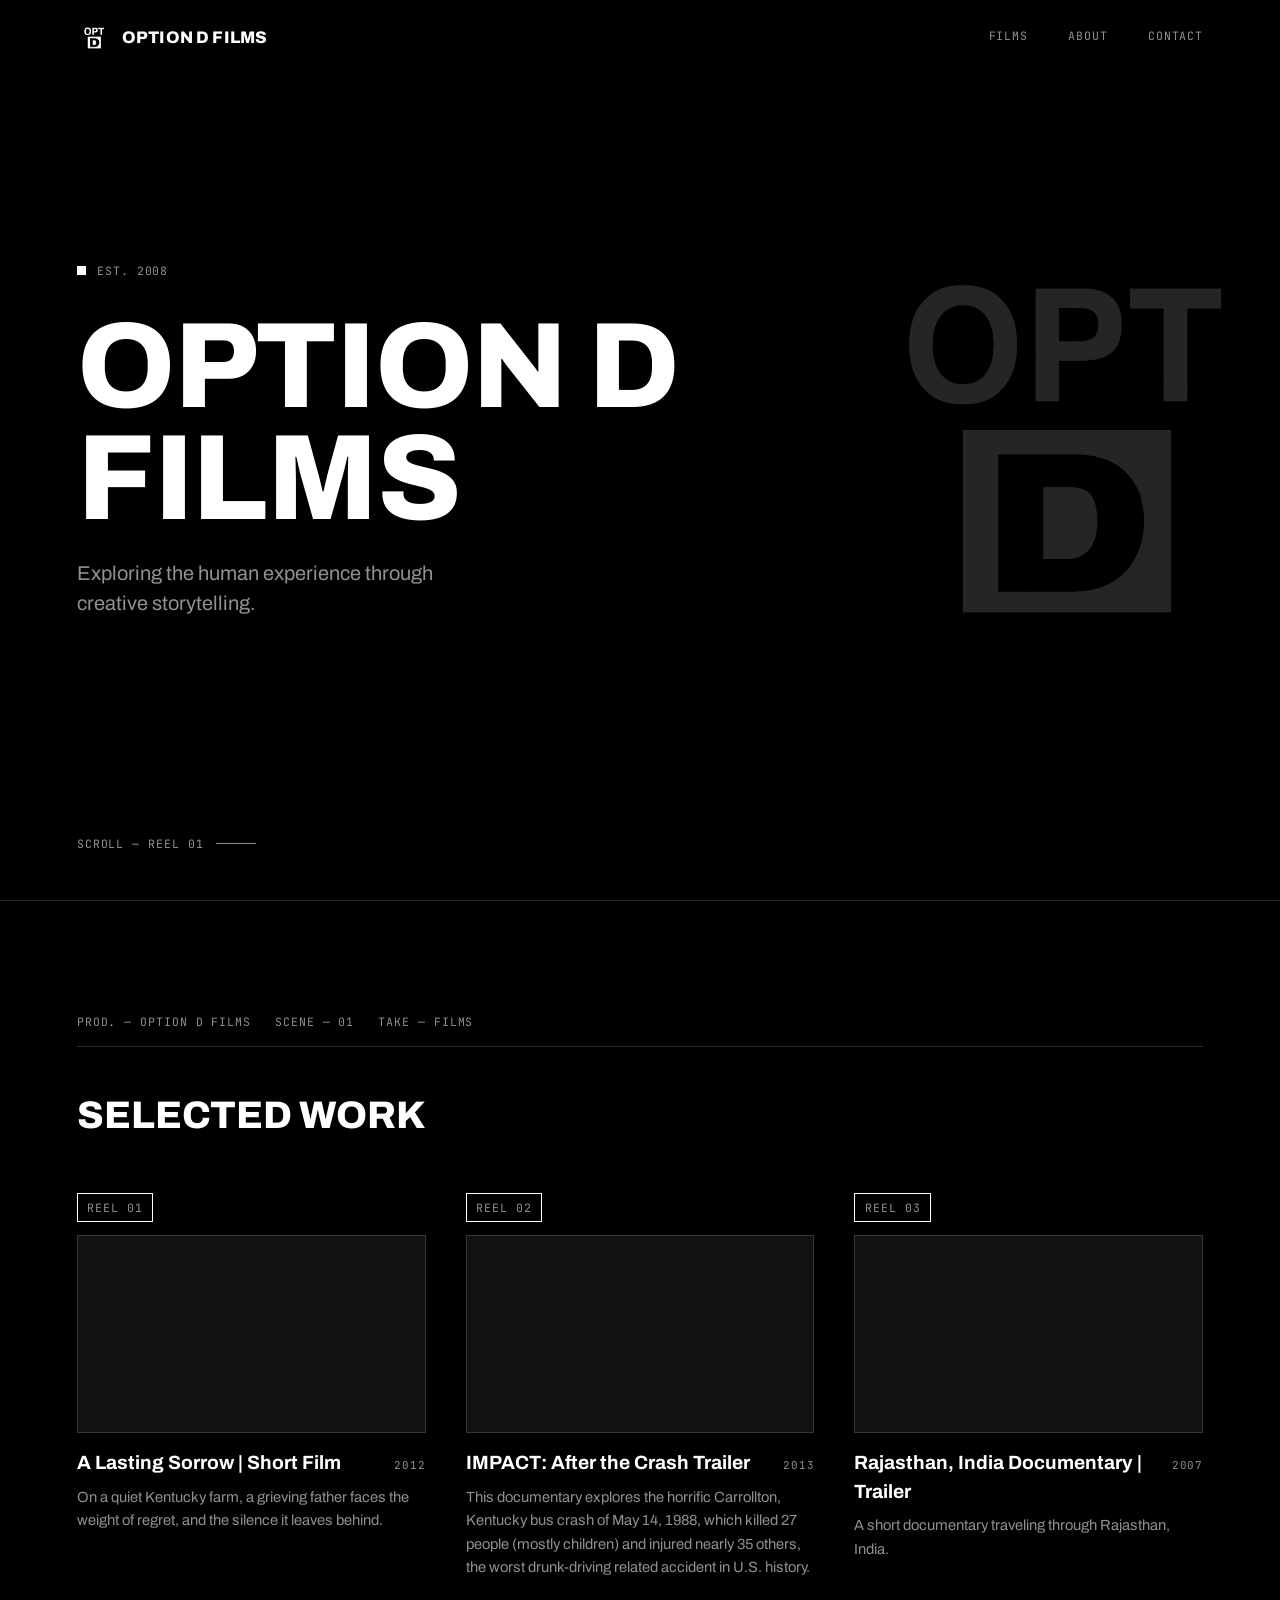
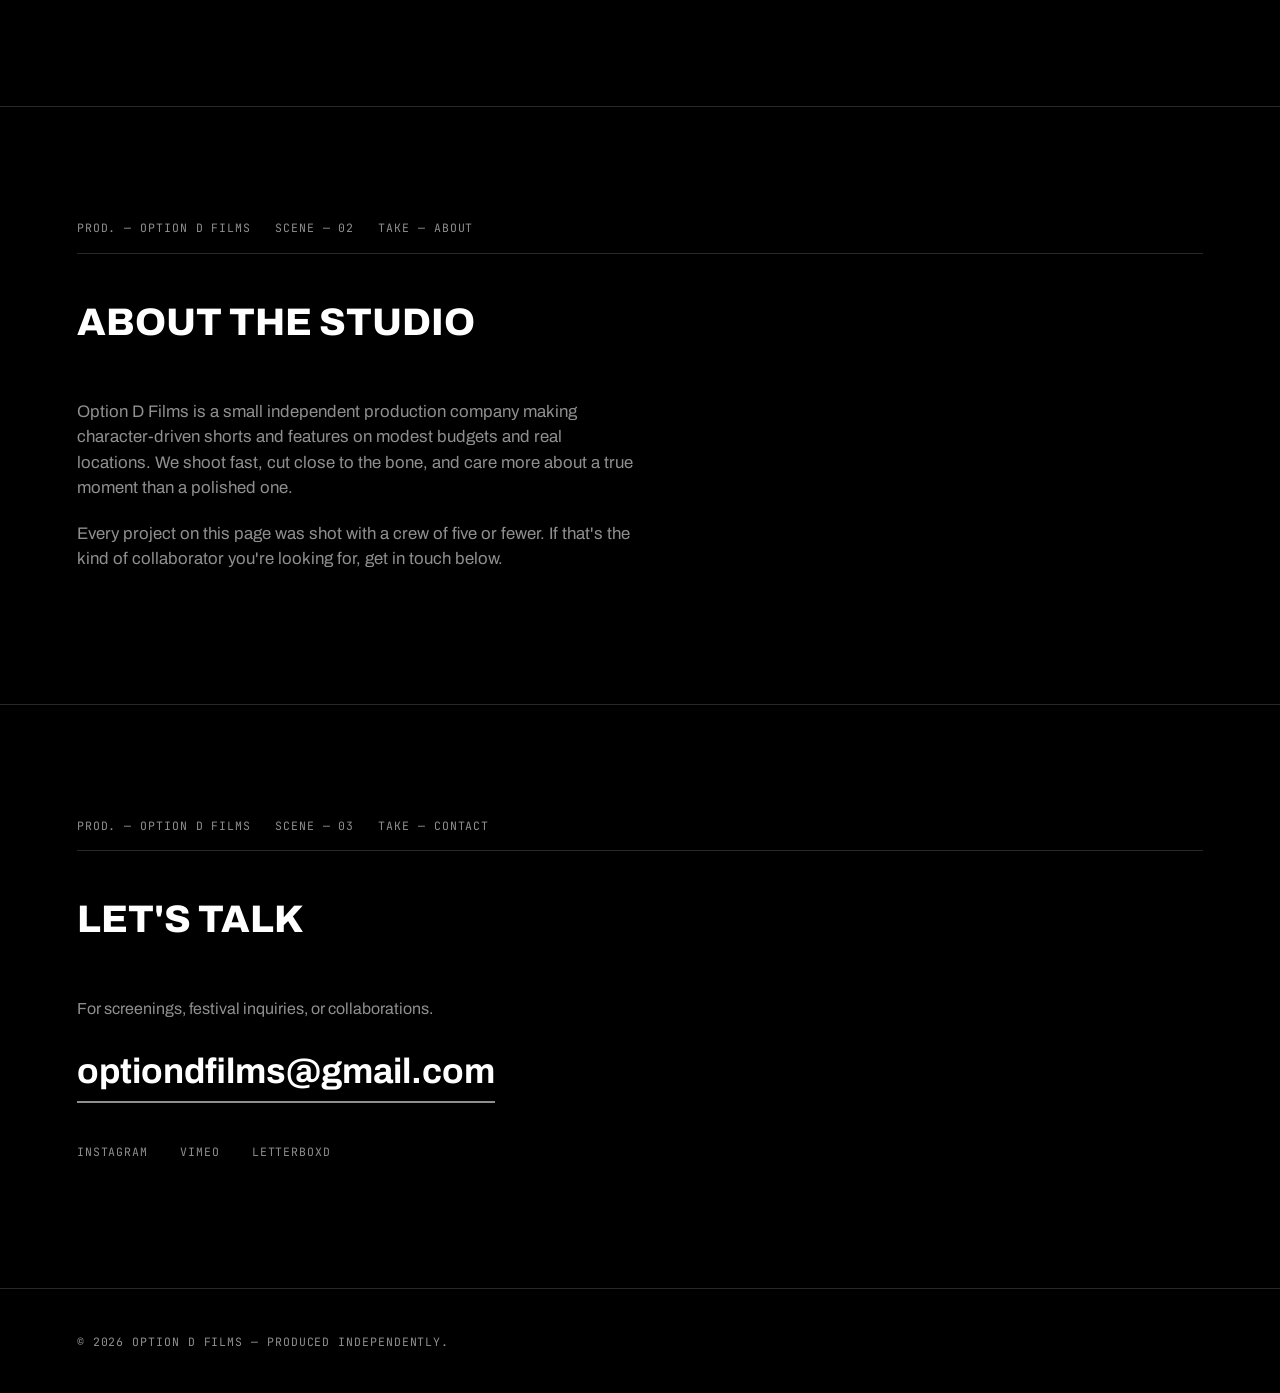
==== preview.html @ 5ceb33f7 "Add files via upload" ====
<!DOCTYPE html>
<html lang="en">
<head>
<meta charset="UTF-8">
<meta name="viewport" content="width=device-width, initial-scale=1.0">
<title>Option D Films — Independent Cinema</title>
<meta name="description" content="Option D Films is an independent film production company. Watch our latest work and get in touch.">
<link rel="preconnect" href="https://fonts.googleapis.com">
<link rel="preconnect" href="https://fonts.gstatic.com" crossorigin>
<link href="https://fonts.googleapis.com/css2?family=Fraunces:opsz,wght@9..144,300;9..144,500;9..144,600&family=Archivo:wght@400;500;600&family=JetBrains+Mono:wght@400;500&display=swap" rel="stylesheet">
<style>
/* =========================================================
   TOKENS
   ========================================================= */
:root {
  --bg: #000000;
  --bg-raised: #111111;
  --text: #ffffff;
  --text-dim: #8f8f8f;
  --line: rgba(255, 255, 255, 0.16);
  --line-strong: #ffffff;

  --display: "Archivo", -apple-system, Helvetica, Arial, sans-serif;
  --body: "Archivo", -apple-system, Helvetica, Arial, sans-serif;
  --mono: "JetBrains Mono", ui-monospace, "SF Mono", monospace;

  --nav-h: 76px;
  --edge: clamp(24px, 6vw, 96px);
}

* { box-sizing: border-box; }

html { scroll-behavior: smooth; }
@media (prefers-reduced-motion: reduce) {
  html { scroll-behavior: auto; }
  *, *::before, *::after { animation-duration: 0.001ms !important; transition-duration: 0.001ms !important; }
}

body {
  margin: 0;
  background: var(--bg);
  color: var(--text);
  font-family: var(--body);
  line-height: 1.5;
  -webkit-font-smoothing: antialiased;
}

.mono {
  font-family: var(--mono);
  font-size: 0.72rem;
  letter-spacing: 0.08em;
  text-transform: uppercase;
  color: var(--text-dim);
}

a { color: inherit; text-decoration: none; }
:focus-visible {
  outline: 2px solid var(--text);
  outline-offset: 3px;
}

/* subtle film-grain overlay */
.grain {
  position: fixed;
  inset: 0;
  z-index: 999;
  pointer-events: none;
  opacity: 0.05;
  mix-blend-mode: overlay;
  background-image: url("data:image/svg+xml,%3Csvg xmlns='http://www.w3.org/2000/svg' width='120' height='120'%3E%3Cfilter id='n'%3E%3CfeTurbulence type='fractalNoise' baseFrequency='0.9' numOctaves='2' stitchTiles='stitch'/%3E%3C/filter%3E%3Crect width='100%25' height='100%25' filter='url(%23n)'/%3E%3C/svg%3E");
}

/* =========================================================
   NAV
   ========================================================= */
.nav {
  position: fixed;
  top: 0; left: 0; right: 0;
  z-index: 100;
  height: var(--nav-h);
  display: flex;
  align-items: center;
  justify-content: space-between;
  padding: 0 var(--edge);
  background: linear-gradient(to bottom, rgba(0,0,0,0.9), transparent);
  transition: background 0.3s ease, border-color 0.3s ease;
  border-bottom: 1px solid transparent;
}
.nav.is-scrolled {
  background: rgba(0, 0, 0, 0.95);
  backdrop-filter: blur(6px);
  border-bottom-color: var(--line);
}

.nav__mark {
  display: flex;
  align-items: center;
  gap: 0.7rem;
  font-family: var(--display);
  font-size: 1.05rem;
  font-weight: 800;
  letter-spacing: 0.01em;
  text-transform: uppercase;
}
.nav__mark img {
  height: 34px;
  width: 34px;
  display: block;
}

.nav__menu {
  display: flex;
  gap: 2.5rem;
}
.nav__menu a {
  font-family: var(--mono);
  font-size: 0.72rem;
  letter-spacing: 0.08em;
  text-transform: uppercase;
  color: var(--text-dim);
  transition: color 0.2s ease, border-color 0.2s ease;
  border-bottom: 1px solid transparent;
  padding-bottom: 2px;
}
.nav__menu a:hover { color: var(--text); border-color: var(--text); }

.nav__toggle {
  display: none;
  flex-direction: column;
  gap: 5px;
  background: none;
  border: none;
  cursor: pointer;
  padding: 8px;
}
.nav__toggle span {
  width: 22px;
  height: 1.5px;
  background: var(--text);
}

/* =========================================================
   HERO
   ========================================================= */
.hero {
  min-height: 100vh;
  display: flex;
  flex-direction: column;
  justify-content: center;
  align-items: flex-start;
  padding: 0 var(--edge);
  position: relative;
  background: var(--bg);
  overflow: hidden;
}

.hero__mark {
  position: absolute;
  right: clamp(-120px, -4vw, 40px);
  top: 50%;
  transform: translateY(-50%);
  width: clamp(320px, 42vw, 620px);
  height: auto;
  opacity: 0.14;
  pointer-events: none;
}

.hero__tally {
  display: flex;
  align-items: center;
  gap: 0.7rem;
  margin-bottom: 2rem;
}
.tally__dot {
  width: 9px; height: 9px;
  background: var(--text);
  animation: pulse 2.4s ease-in-out infinite;
}
@keyframes pulse {
  0%, 100% { opacity: 1; }
  50% { opacity: 0.3; }
}

.hero__title {
  font-family: var(--display);
  font-weight: 800;
  text-transform: uppercase;
  font-size: clamp(3rem, 10.5vw, 7.6rem);
  line-height: 0.92;
  letter-spacing: -0.01em;
  margin: 0;
}

.hero__tagline {
  margin-top: 1.5rem;
  font-size: clamp(1rem, 2vw, 1.25rem);
  color: var(--text-dim);
  max-width: 34ch;
}

.hero__cue {
  position: absolute;
  bottom: 3rem;
  left: var(--edge);
  display: flex;
  align-items: center;
  gap: 0.8rem;
}
.hero__cue-line {
  width: 40px;
  height: 1px;
  background: var(--text-dim);
}

/* =========================================================
   SECTIONS / SLATE HEADER
   ========================================================= */
.section {
  padding: 7rem var(--edge);
  border-top: 1px solid var(--line);
}

.slate {
  display: flex;
  flex-wrap: wrap;
  gap: 0.4rem 1.5rem;
  padding-bottom: 1rem;
  margin-bottom: 2.5rem;
  border-bottom: 1px solid var(--line);
}

.section__heading {
  font-family: var(--display);
  font-weight: 800;
  text-transform: uppercase;
  font-size: clamp(1.7rem, 3.6vw, 2.4rem);
  margin: 0 0 3rem;
}

/* =========================================================
   FILMS / REELS
   ========================================================= */
.reels {
  display: grid;
  grid-template-columns: repeat(auto-fit, minmax(320px, 1fr));
  gap: 3.5rem 2.5rem;
}

.reel__frame {
  display: inline-block;
  margin-bottom: 0.8rem;
  padding: 0.3rem 0.6rem;
  border: 1.5px solid var(--line-strong);
}

.reel__embed {
  position: relative;
  width: 100%;
  padding-top: 56.25%;
  background: var(--bg-raised);
  border: 1px solid var(--line);
  overflow: hidden;
}
.reel__embed iframe {
  position: absolute;
  inset: 0;
  width: 100%;
  height: 100%;
  border: 0;
}

.reel__meta {
  display: flex;
  align-items: baseline;
  justify-content: space-between;
  margin-top: 1rem;
}
.reel__meta h3 {
  font-family: var(--display);
  font-weight: 700;
  font-size: 1.2rem;
  margin: 0;
}
.reel__year { font-size: 0.68rem; }

.reel__logline {
  margin-top: 0.5rem;
  color: var(--text-dim);
  font-size: 0.92rem;
  line-height: 1.6;
}

/* =========================================================
   ABOUT
   ========================================================= */
.about {
  max-width: 62ch;
}
.about p {
  font-size: 1.05rem;
  color: var(--text-dim);
  margin-bottom: 1.3rem;
}

/* =========================================================
   CONTACT
   ========================================================= */
.section--contact { padding-bottom: 8rem; }

.contact__lead {
  color: var(--text-dim);
  margin: 0 0 1.5rem;
  max-width: 40ch;
}

.contact__email {
  display: inline-block;
  font-family: var(--display);
  font-weight: 700;
  font-size: clamp(1.5rem, 3.8vw, 2.2rem);
  border-bottom: 2px solid var(--text-dim);
  padding-bottom: 0.2rem;
  transition: border-color 0.2s ease, opacity 0.2s ease;
}
.contact__email:hover {
  border-color: var(--text);
  opacity: 0.8;
}

.contact__socials {
  display: flex;
  gap: 2rem;
  margin-top: 2.5rem;
}
.contact__socials a { transition: opacity 0.2s ease; }
.contact__socials a:hover { opacity: 0.6; }

/* =========================================================
   FOOTER
   ========================================================= */
.footer {
  padding: 2.5rem var(--edge);
  border-top: 1px solid var(--line);
}

/* =========================================================
   RESPONSIVE
   ========================================================= */
@media (max-width: 760px) {
  .nav__toggle { display: flex; }
  .nav__menu {
    position: fixed;
    top: var(--nav-h);
    left: 0; right: 0;
    flex-direction: column;
    gap: 0;
    background: rgba(10,10,10,0.97);
    border-bottom: 1px solid var(--line);
    max-height: 0;
    overflow: hidden;
    transition: max-height 0.3s ease;
  }
  .nav__menu.is-open { max-height: 260px; }
  .nav__menu a {
    padding: 1.1rem var(--edge);
    border-top: 1px solid var(--line);
  }
  .section { padding: 4.5rem var(--edge); }
}

</style>
</head>
<body>

<!-- ============================================
  REPLACE-ME MAP — everything you need to personalize
  is marked with an HTML comment like this one.
  Search this file for "REPLACE" to find every spot.
============================================= -->

<div class="grain" aria-hidden="true"></div>

<header class="nav" id="nav">
  <a href="#top" class="nav__mark">
    <img src="[data-uri]" alt="">
    <!-- REPLACE: company name -->Option&nbsp;D&nbsp;Films
  </a>
  <button class="nav__toggle" id="navToggle" aria-expanded="false" aria-controls="navMenu" aria-label="Toggle menu">
    <span></span><span></span><span></span>
  </button>
  <nav id="navMenu" class="nav__menu">
    <a href="#films">Films</a>
    <a href="#about">About</a>
    <a href="#contact">Contact</a>
  </nav>
</header>

<main id="top">

  <!-- HERO -->
  <section class="hero">
    <img src="[data-uri]" alt="" class="hero__mark" aria-hidden="true">
    <div class="hero__tally">
      <span class="tally__dot" aria-hidden="true"></span>
      <span class="mono">EST. 2008</span>
    </div>
    <h1 class="hero__title">
      <!-- REPLACE: company name, split across two lines works well for the display face -->
      Option D<br>Films
    </h1>
    <p class="hero__tagline">Exploring the human experience through creative storytelling.</p>
    <a href="#films" class="hero__cue mono">
      <span>Scroll — Reel 01</span>
      <span class="hero__cue-line"></span>
    </a>
  </section>

  <!-- FILMS -->
  <section id="films" class="section">
    <div class="slate">
      <span class="mono">PROD. — <!-- REPLACE: company name -->OPTION D FILMS</span>
      <span class="mono">SCENE — 01</span>
      <span class="mono">TAKE — FILMS</span>
    </div>
    <h2 class="section__heading">Selected work</h2>

    <div class="reels">

      <!-- Reel card. Duplicate this <article> block for each additional film. -->
      <article class="reel">
        <div class="reel__frame mono">REEL 01</div>
        <div class="reel__embed">
          <!-- REPLACE: swap the src with your own YouTube or Vimeo embed URL -->
          <iframe
            src="https://www.youtube.com/embed/30G0R2kKBbc"
            title="A Lasting Sorrow | Short Film"
            loading="lazy"
            allow="accelerometer; autoplay; clipboard-write; encrypted-media; gyroscope; picture-in-picture"
            allowfullscreen>
          </iframe>
        </div>
        <div class="reel__meta">
          <h3>A Lasting Sorrow | Short Film</h3>
          <span class="mono reel__year">2012</span>
        </div>
        <p class="reel__logline">On a quiet Kentucky farm, a grieving father faces the weight of regret, and the silence it leaves behind.</p>
      </article>

      <article class="reel">
        <div class="reel__frame mono">REEL 02</div>
        <div class="reel__embed">
          <iframe
            src="https://www.youtube.com/embed/MUm4teDXhC4"
            title="IMPACT: After the Crash Trailer"
            loading="lazy"
            allow="accelerometer; autoplay; clipboard-write; encrypted-media; gyroscope; picture-in-picture"
            allowfullscreen>
          </iframe>
        </div>
        <div class="reel__meta">
          <h3>IMPACT: After the Crash Trailer</h3>
          <span class="mono reel__year">2013</span>
        </div>
        <p class="reel__logline">This documentary explores the horrific Carrollton, Kentucky bus crash of May 14, 1988, which killed 27 people (mostly children) and injured nearly 35 others, the worst drunk-driving related accident in U.S. history.</p>
      </article>

      <article class="reel">
        <div class="reel__frame mono">REEL 03</div>
        <div class="reel__embed">
          <iframe
            src="https://www.youtube.com/embed/ZRB6b19vw8o"
            title="Rajasthan, India Documentary | Trailer"
            loading="lazy"
            allow="accelerometer; autoplay; clipboard-write; encrypted-media; gyroscope; picture-in-picture"
            allowfullscreen>
          </iframe>
        </div>
        <div class="reel__meta">
          <h3>Rajasthan, India Documentary | Trailer</h3>
          <span class="mono reel__year">2007</span>
        </div>
        <p class="reel__logline">A short documentary traveling through Rajasthan, India.</p>
      </article>

    </div>
  </section>

  <!-- ABOUT -->
  <section id="about" class="section">
    <div class="slate">
      <span class="mono">PROD. — <!-- REPLACE: company name -->OPTION D FILMS</span>
      <span class="mono">SCENE — 02</span>
      <span class="mono">TAKE — ABOUT</span>
    </div>
    <div class="about">
      <h2 class="section__heading">About the studio</h2>
      <p>
        <!-- REPLACE: 2-4 sentences about the company: who you are, what kind of films
             you make, and what makes your approach distinct. Write it like you'd
             say it to another filmmaker, not like ad copy. -->
        Option D Films is a small independent production company making character-driven
        shorts and features on modest budgets and real locations. We shoot fast, cut close
        to the bone, and care more about a true moment than a polished one.
      </p>
      <p>
        <!-- REPLACE or delete this second paragraph -->
        Every project on this page was shot with a crew of five or fewer. If that's the
        kind of collaborator you're looking for, get in touch below.
      </p>
    </div>
  </section>

  <!-- CONTACT -->
  <section id="contact" class="section section--contact">
    <div class="slate">
      <span class="mono">PROD. — <!-- REPLACE: company name -->OPTION D FILMS</span>
      <span class="mono">SCENE — 03</span>
      <span class="mono">TAKE — CONTACT</span>
    </div>
    <h2 class="section__heading">Let's talk</h2>
    <p class="contact__lead">
      <!-- REPLACE: contact prompt -->
      For screenings, festival inquiries, or collaborations.
    </p>
    <a class="contact__email" href="mailto:optiondfilms@gmail.com">optiondfilms@gmail.com</a>
    <div class="contact__socials mono">
      <a href="https://www.instagram.com/optiondfilms/">Instagram</a>
      <a href="https://vimeo.com/ondemand/impact/67205454">Vimeo</a>
      <a href="https://letterboxd.com/OptD/">Letterboxd</a>
    </div>
  </section>

</main>

<footer class="footer">
  <span class="mono">© <span id="year"></span> <!-- REPLACE: company name -->Option D Films — Produced independently.</span>
</footer>

<script>
// Nav background solidifies after scrolling past the hero
const nav = document.getElementById('nav');
const onScroll = () => nav.classList.toggle('is-scrolled', window.scrollY > 40);
window.addEventListener('scroll', onScroll, { passive: true });
onScroll();

// Mobile menu toggle
const toggle = document.getElementById('navToggle');
const menu = document.getElementById('navMenu');
toggle.addEventListener('click', () => {
  const isOpen = menu.classList.toggle('is-open');
  toggle.setAttribute('aria-expanded', String(isOpen));
});
menu.querySelectorAll('a').forEach(link =>
  link.addEventListener('click', () => {
    menu.classList.remove('is-open');
    toggle.setAttribute('aria-expanded', 'false');
  })
);

// Footer year
document.getElementById('year').textContent = new Date().getFullYear();

</script>
</body>
</html>
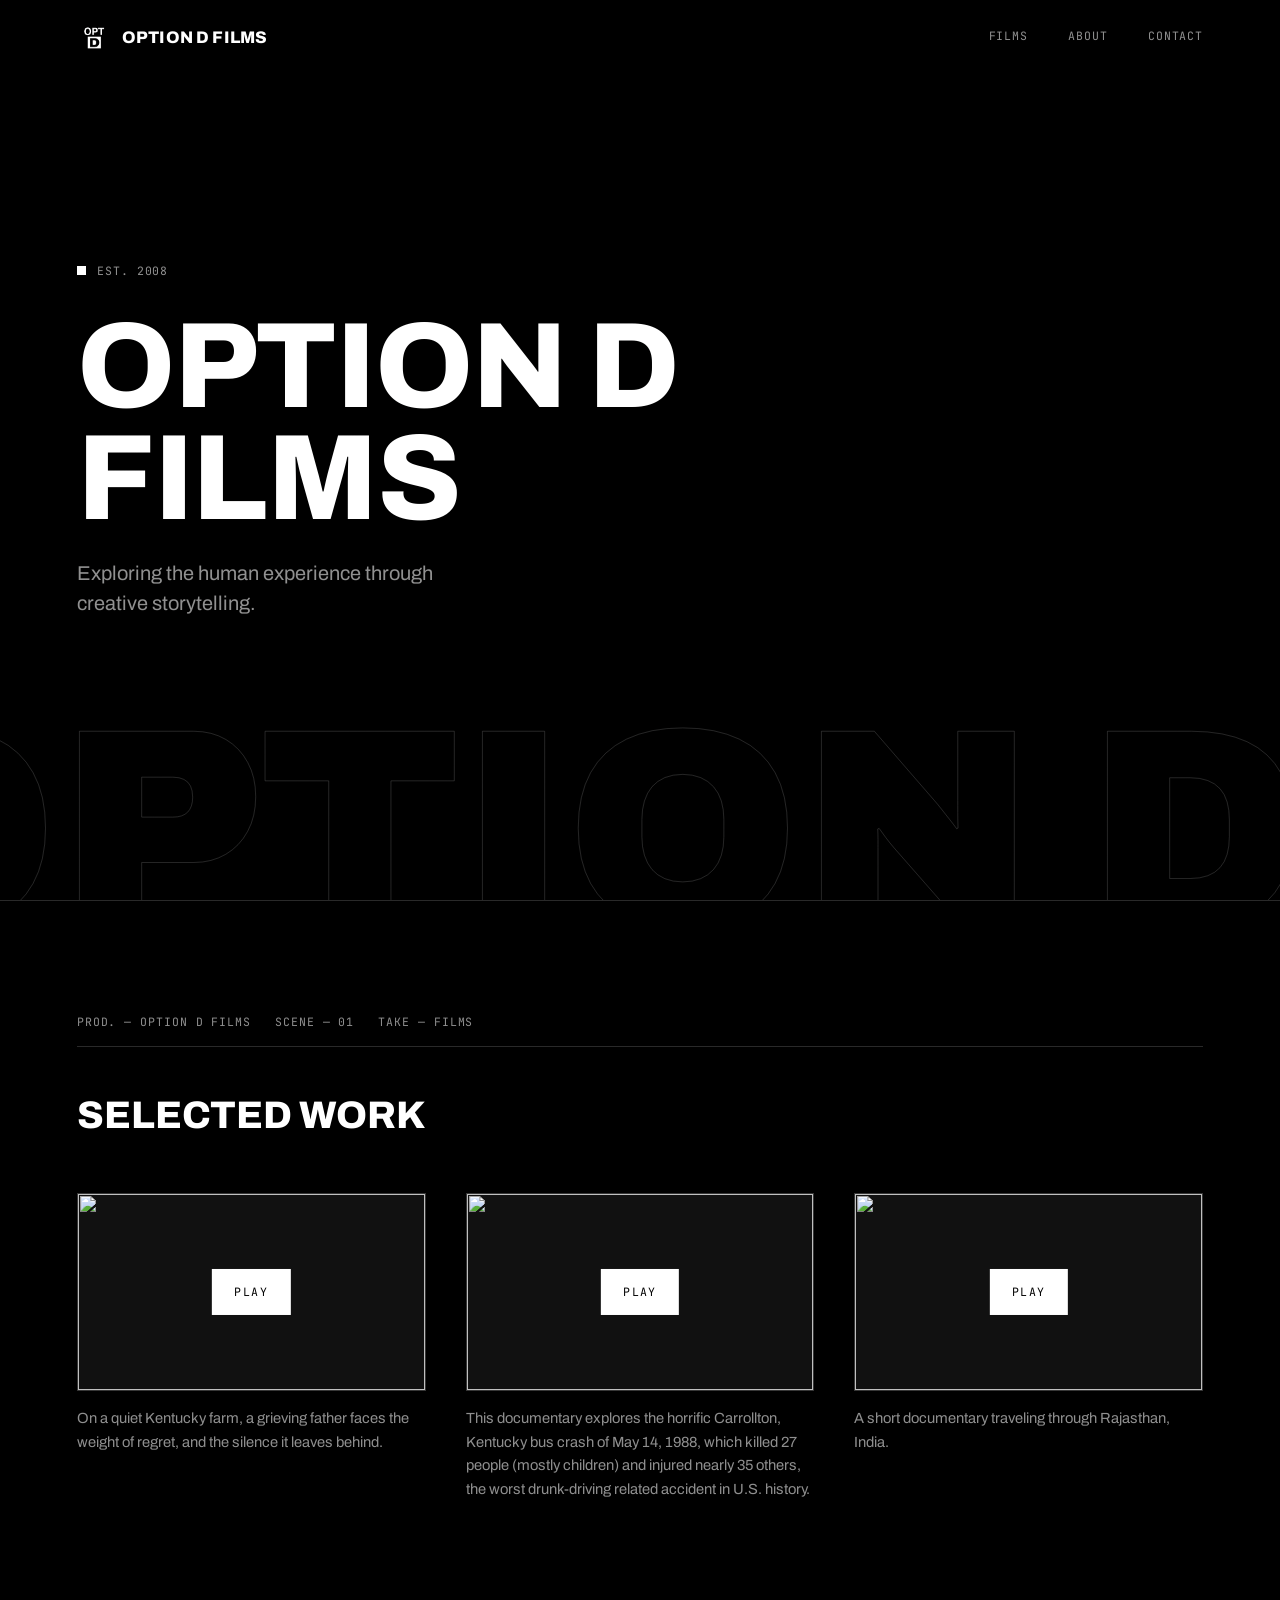
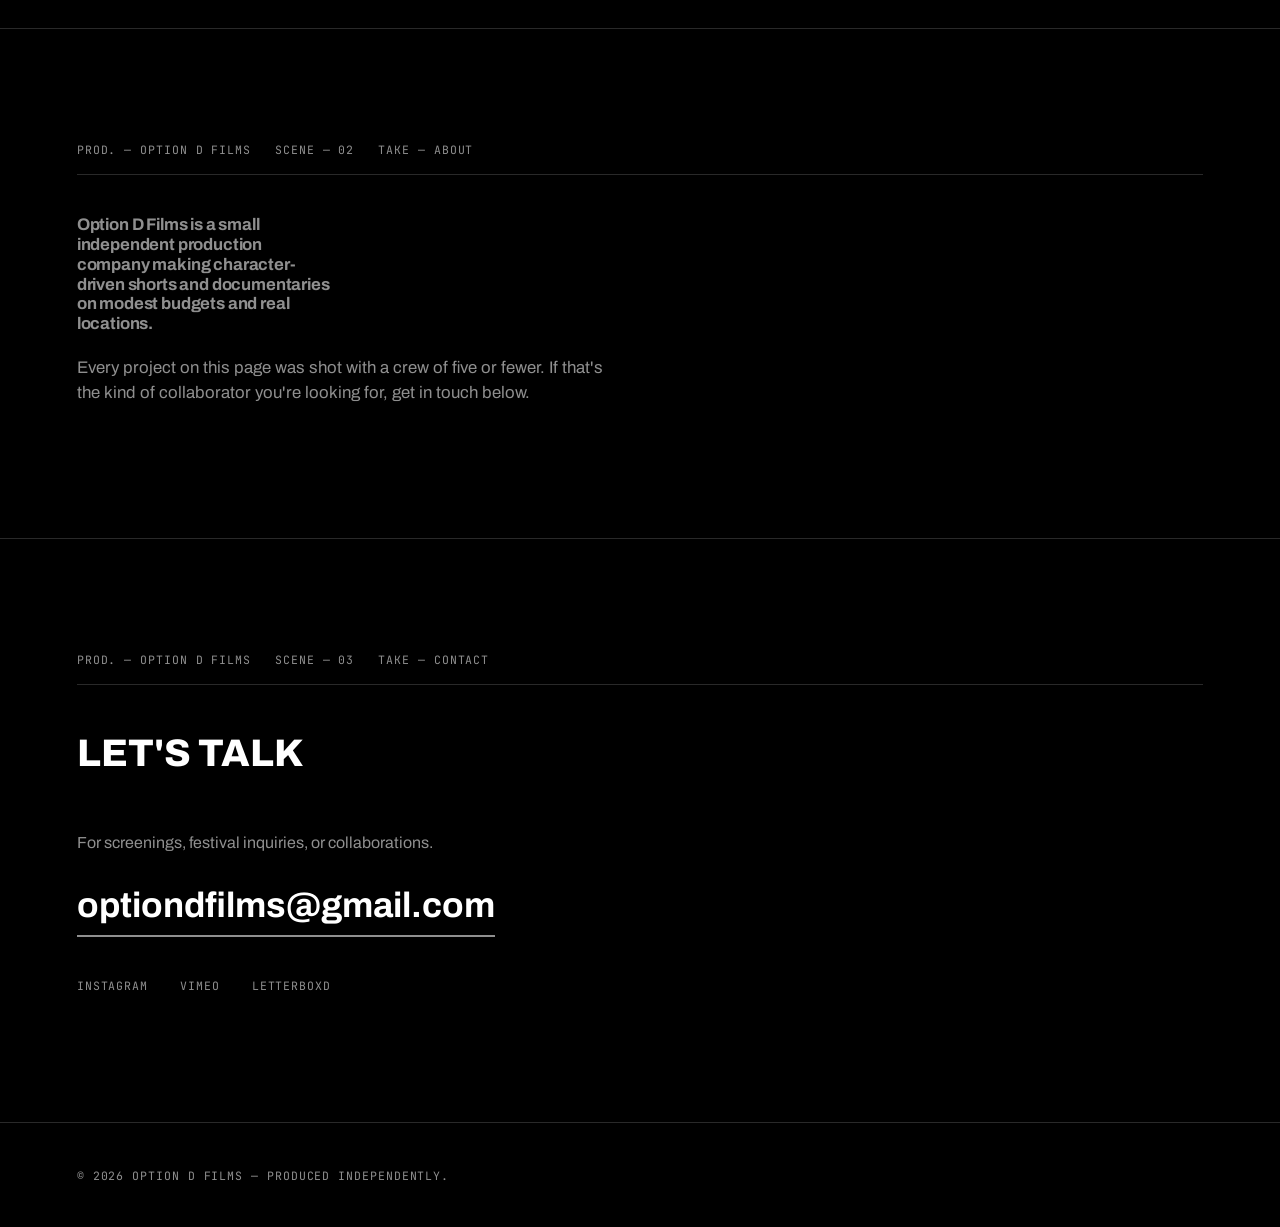
==== commit 1abc6688: "Add files via upload" ====
--- a/preview.html
+++ b/preview.html
@@ -7,7 +7,7 @@
 <meta name="description" content="Option D Films is an independent film production company. Watch our latest work and get in touch.">
 <link rel="preconnect" href="https://fonts.googleapis.com">
 <link rel="preconnect" href="https://fonts.gstatic.com" crossorigin>
-<link href="https://fonts.googleapis.com/css2?family=Fraunces:opsz,wght@9..144,300;9..144,500;9..144,600&family=Archivo:wght@400;500;600&family=JetBrains+Mono:wght@400;500&display=swap" rel="stylesheet">
+<link href="https://fonts.googleapis.com/css2?family=Archivo:wght@400;500;600;700;800;900&family=JetBrains+Mono:wght@400;500&display=swap" rel="stylesheet">
 <style>
 /* =========================================================
    TOKENS
@@ -368,6 +368,209 @@
   .section { padding: 4.5rem var(--edge); }
 }
 
+/* =========================================================
+   HERO — video background + layered wordmark
+   ========================================================= */
+.hero__video-bg {
+  position: absolute;
+  inset: 0;
+  overflow: hidden;
+  z-index: 0;
+  background: #000;
+}
+.hero__video-bg iframe {
+  position: absolute;
+  top: 50%;
+  left: 50%;
+  width: 177.78vh;   /* 16:9 scaled by viewport height */
+  height: 56.25vw;   /* 16:9 scaled by viewport width */
+  min-width: 100%;
+  min-height: 100%;
+  transform: translate(-50%, -50%);
+  pointer-events: none;
+  border: 0;
+}
+@media (max-width: 640px) {
+  .hero__video-bg { display: none; }
+}
+
+.hero__overlay {
+  position: absolute;
+  inset: 0;
+  z-index: 1;
+  background: linear-gradient(180deg, rgba(0,0,0,0.55) 0%, rgba(0,0,0,0.72) 55%, #000 100%);
+}
+
+.hero__wordmark {
+  position: absolute;
+  z-index: 1;
+  right: -2vw;
+  bottom: -4vw;
+  font-family: var(--display);
+  font-weight: 900;
+  text-transform: uppercase;
+  font-size: clamp(6rem, 22vw, 18rem);
+  line-height: 0.85;
+  color: transparent;
+  -webkit-text-stroke: 1px rgba(255,255,255,0.14);
+  white-space: nowrap;
+  pointer-events: none;
+  user-select: none;
+}
+@media (max-width: 640px) {
+  .hero__wordmark { display: none; }
+}
+
+.hero__content {
+  position: relative;
+  z-index: 2;
+  width: 100%;
+}
+
+/* =========================================================
+   EDITORIAL STATEMENT (About lead paragraph)
+   ========================================================= */
+.statement__lead {
+  font-family: var(--display);
+  font-weight: 700;
+  font-size: clamp(1.7rem, 3.6vw, 2.9rem);
+  line-height: 1.18;
+  letter-spacing: -0.01em;
+  max-width: 26ch;
+  margin: 0 0 1.8rem;
+}
+.section__sub {
+  font-size: 1.05rem;
+  color: var(--text-dim);
+  max-width: 55ch;
+  margin: 0;
+}
+
+/* =========================================================
+   FILM CARDS — hover-preview + lightbox trigger
+   ========================================================= */
+.reel__media {
+  position: relative;
+  width: 100%;
+  padding-top: 56.25%;
+  background: var(--bg-raised);
+  border: 1px solid var(--line);
+  overflow: hidden;
+  cursor: pointer;
+}
+.reel__poster,
+.reel__media iframe.reel__preview-frame {
+  position: absolute;
+  inset: 0;
+  width: 100%;
+  height: 100%;
+  object-fit: cover;
+  border: 0;
+}
+.reel__media iframe.reel__preview-frame { pointer-events: none; }
+
+.reel__play {
+  position: absolute;
+  top: 50%; left: 50%;
+  transform: translate(-50%, -50%) scale(1);
+  z-index: 2;
+  font-family: var(--mono);
+  font-size: 0.72rem;
+  letter-spacing: 0.12em;
+  text-transform: uppercase;
+  color: var(--bg);
+  background: var(--text);
+  padding: 0.9rem 1.4rem;
+  transition: opacity 0.2s ease, transform 0.2s ease;
+}
+.reel__media.is-previewing .reel__play {
+  opacity: 0;
+  transform: translate(-50%, -50%) scale(0.9);
+}
+
+.reel__overlay-meta {
+  position: absolute;
+  left: 0; right: 0; bottom: 0;
+  z-index: 2;
+  padding: 1.2rem;
+  background: linear-gradient(0deg, rgba(0,0,0,0.85), transparent);
+  opacity: 0;
+  transform: translateY(6px);
+  transition: opacity 0.2s ease, transform 0.2s ease;
+}
+.reel__media:hover .reel__overlay-meta,
+.reel__media:focus-visible .reel__overlay-meta,
+.reel__media.is-previewing .reel__overlay-meta {
+  opacity: 1;
+  transform: translateY(0);
+}
+.reel__overlay-meta .reel__frame {
+  border: 1.5px solid var(--line-strong);
+  padding: 0.2rem 0.5rem;
+  display: inline-block;
+  margin-bottom: 0.5rem;
+}
+.reel__overlay-meta h3 {
+  font-family: var(--display);
+  font-weight: 700;
+  font-size: 1.1rem;
+  margin: 0;
+  color: var(--text);
+}
+
+.reel__logline {
+  margin-top: 1rem;
+  color: var(--text-dim);
+  font-size: 0.92rem;
+  line-height: 1.6;
+}
+
+/* =========================================================
+   LIGHTBOX
+   ========================================================= */
+.lightbox {
+  position: fixed;
+  inset: 0;
+  z-index: 1000;
+  background: rgba(0,0,0,0.94);
+  display: none;
+  align-items: center;
+  justify-content: center;
+  padding: 4vw;
+}
+.lightbox.is-open { display: flex; }
+
+.lightbox__frame-wrap {
+  position: relative;
+  width: 100%;
+  max-width: 1100px;
+  aspect-ratio: 16 / 9;
+}
+.lightbox__frame-wrap iframe {
+  position: absolute;
+  inset: 0;
+  width: 100%;
+  height: 100%;
+  border: 0;
+}
+
+.lightbox__close {
+  position: absolute;
+  top: 1.5rem;
+  right: 1.5rem;
+  z-index: 1001;
+  background: none;
+  border: 1px solid var(--line-strong);
+  color: var(--text);
+  font-family: var(--mono);
+  font-size: 0.72rem;
+  letter-spacing: 0.08em;
+  text-transform: uppercase;
+  padding: 0.6rem 1rem;
+  cursor: pointer;
+}
+.lightbox__close:hover { background: var(--text); color: var(--bg); }
+
 </style>
 </head>
 <body>
@@ -383,7 +586,7 @@
 <header class="nav" id="nav">
   <a href="#top" class="nav__mark">
     <img src="[data-uri]" alt="">
-    <!-- REPLACE: company name -->Option&nbsp;D&nbsp;Films
+    Option&nbsp;D&nbsp;Films
   </a>
   <button class="nav__toggle" id="navToggle" aria-expanded="false" aria-controls="navMenu" aria-label="Toggle menu">
     <span></span><span></span><span></span>
@@ -399,26 +602,32 @@
 
   <!-- HERO -->
   <section class="hero">
-    <img src="[data-uri]" alt="" class="hero__mark" aria-hidden="true">
-    <div class="hero__tally">
-      <span class="tally__dot" aria-hidden="true"></span>
-      <span class="mono">EST. 2008</span>
+    <div class="hero__video-bg" aria-hidden="true">
+      <!-- REPLACE: swap the video ID to change the hero background loop -->
+      <iframe
+        src="https://www.youtube.com/embed/30G0R2kKBbc?autoplay=1&mute=1&loop=1&playlist=30G0R2kKBbc&controls=0&modestbranding=1&rel=0&showinfo=0&iv_load_policy=3&disablekb=1&playsinline=1"
+        title=""
+        allow="autoplay; encrypted-media"
+        tabindex="-1">
+      </iframe>
     </div>
-    <h1 class="hero__title">
-      <!-- REPLACE: company name, split across two lines works well for the display face -->
-      Option D<br>Films
-    </h1>
-    <p class="hero__tagline">Exploring the human experience through creative storytelling.</p>
-    <a href="#films" class="hero__cue mono">
-      <span>Scroll — Reel 01</span>
-      <span class="hero__cue-line"></span>
-    </a>
+    <div class="hero__overlay" aria-hidden="true"></div>
+    <div class="hero__wordmark" aria-hidden="true">OPTION&nbsp;D</div>
+
+    <div class="hero__content">
+      <div class="hero__tally">
+        <span class="tally__dot" aria-hidden="true"></span>
+        <span class="mono">EST. 2008</span>
+      </div>
+      <h1 class="hero__title">Option D<br>Films</h1>
+      <p class="hero__tagline">Exploring the human experience through creative storytelling.</p>
+    </div>
   </section>
 
   <!-- FILMS -->
   <section id="films" class="section">
     <div class="slate">
-      <span class="mono">PROD. — <!-- REPLACE: company name -->OPTION D FILMS</span>
+      <span class="mono">PROD. — OPTION D FILMS</span>
       <span class="mono">SCENE — 01</span>
       <span class="mono">TAKE — FILMS</span>
     </div>
@@ -426,58 +635,55 @@
 
     <div class="reels">
 
-      <!-- Reel card. Duplicate this <article> block for each additional film. -->
+      <!-- Reel card. Duplicate this <article> block for each additional film.
+           data-video-id drives both the hover preview and the click-to-play lightbox. -->
       <article class="reel">
-        <div class="reel__frame mono">REEL 01</div>
-        <div class="reel__embed">
-          <!-- REPLACE: swap the src with your own YouTube or Vimeo embed URL -->
-          <iframe
-            src="https://www.youtube.com/embed/30G0R2kKBbc"
-            title="A Lasting Sorrow | Short Film"
-            loading="lazy"
-            allow="accelerometer; autoplay; clipboard-write; encrypted-media; gyroscope; picture-in-picture"
-            allowfullscreen>
-          </iframe>
-        </div>
-        <div class="reel__meta">
-          <h3>A Lasting Sorrow | Short Film</h3>
-          <span class="mono reel__year">2012</span>
+        <div class="reel__media"
+             tabindex="0"
+             role="button"
+             aria-label="Play A Lasting Sorrow | Short Film"
+             data-video-id="30G0R2kKBbc"
+             data-title="A Lasting Sorrow | Short Film">
+          <img class="reel__poster" src="https://img.youtube.com/vi/30G0R2kKBbc/hqdefault.jpg" alt="" loading="lazy">
+          <span class="reel__play" aria-hidden="true">Play</span>
+          <div class="reel__overlay-meta">
+            <span class="reel__frame mono">REEL 01</span>
+            <h3>A Lasting Sorrow | Short Film</h3>
+          </div>
         </div>
         <p class="reel__logline">On a quiet Kentucky farm, a grieving father faces the weight of regret, and the silence it leaves behind.</p>
       </article>
 
       <article class="reel">
-        <div class="reel__frame mono">REEL 02</div>
-        <div class="reel__embed">
-          <iframe
-            src="https://www.youtube.com/embed/MUm4teDXhC4"
-            title="IMPACT: After the Crash Trailer"
-            loading="lazy"
-            allow="accelerometer; autoplay; clipboard-write; encrypted-media; gyroscope; picture-in-picture"
-            allowfullscreen>
-          </iframe>
-        </div>
-        <div class="reel__meta">
-          <h3>IMPACT: After the Crash Trailer</h3>
-          <span class="mono reel__year">2013</span>
+        <div class="reel__media"
+             tabindex="0"
+             role="button"
+             aria-label="Play IMPACT: After the Crash Trailer"
+             data-video-id="MUm4teDXhC4"
+             data-title="IMPACT: After the Crash Trailer">
+          <img class="reel__poster" src="https://img.youtube.com/vi/MUm4teDXhC4/hqdefault.jpg" alt="" loading="lazy">
+          <span class="reel__play" aria-hidden="true">Play</span>
+          <div class="reel__overlay-meta">
+            <span class="reel__frame mono">REEL 02</span>
+            <h3>IMPACT: After the Crash Trailer</h3>
+          </div>
         </div>
         <p class="reel__logline">This documentary explores the horrific Carrollton, Kentucky bus crash of May 14, 1988, which killed 27 people (mostly children) and injured nearly 35 others, the worst drunk-driving related accident in U.S. history.</p>
       </article>
 
       <article class="reel">
-        <div class="reel__frame mono">REEL 03</div>
-        <div class="reel__embed">
-          <iframe
-            src="https://www.youtube.com/embed/ZRB6b19vw8o"
-            title="Rajasthan, India Documentary | Trailer"
-            loading="lazy"
-            allow="accelerometer; autoplay; clipboard-write; encrypted-media; gyroscope; picture-in-picture"
-            allowfullscreen>
-          </iframe>
-        </div>
-        <div class="reel__meta">
-          <h3>Rajasthan, India Documentary | Trailer</h3>
-          <span class="mono reel__year">2007</span>
+        <div class="reel__media"
+             tabindex="0"
+             role="button"
+             aria-label="Play Rajasthan, India Documentary | Trailer"
+             data-video-id="ZRB6b19vw8o"
+             data-title="Rajasthan, India Documentary | Trailer">
+          <img class="reel__poster" src="https://img.youtube.com/vi/ZRB6b19vw8o/hqdefault.jpg" alt="" loading="lazy">
+          <span class="reel__play" aria-hidden="true">Play</span>
+          <div class="reel__overlay-meta">
+            <span class="reel__frame mono">REEL 03</span>
+            <h3>Rajasthan, India Documentary | Trailer</h3>
+          </div>
         </div>
         <p class="reel__logline">A short documentary traveling through Rajasthan, India.</p>
       </article>
@@ -488,22 +694,16 @@
   <!-- ABOUT -->
   <section id="about" class="section">
     <div class="slate">
-      <span class="mono">PROD. — <!-- REPLACE: company name -->OPTION D FILMS</span>
+      <span class="mono">PROD. — OPTION D FILMS</span>
       <span class="mono">SCENE — 02</span>
       <span class="mono">TAKE — ABOUT</span>
     </div>
     <div class="about">
-      <h2 class="section__heading">About the studio</h2>
-      <p>
-        <!-- REPLACE: 2-4 sentences about the company: who you are, what kind of films
-             you make, and what makes your approach distinct. Write it like you'd
-             say it to another filmmaker, not like ad copy. -->
+      <p class="statement__lead">
         Option D Films is a small independent production company making character-driven
-        shorts and features on modest budgets and real locations. We shoot fast, cut close
-        to the bone, and care more about a true moment than a polished one.
+        shorts and documentaries on modest budgets and real locations.
       </p>
-      <p>
-        <!-- REPLACE or delete this second paragraph -->
+      <p class="section__sub">
         Every project on this page was shot with a crew of five or fewer. If that's the
         kind of collaborator you're looking for, get in touch below.
       </p>
@@ -513,13 +713,12 @@
   <!-- CONTACT -->
   <section id="contact" class="section section--contact">
     <div class="slate">
-      <span class="mono">PROD. — <!-- REPLACE: company name -->OPTION D FILMS</span>
+      <span class="mono">PROD. — OPTION D FILMS</span>
       <span class="mono">SCENE — 03</span>
       <span class="mono">TAKE — CONTACT</span>
     </div>
     <h2 class="section__heading">Let's talk</h2>
     <p class="contact__lead">
-      <!-- REPLACE: contact prompt -->
       For screenings, festival inquiries, or collaborations.
     </p>
     <a class="contact__email" href="mailto:optiondfilms@gmail.com">optiondfilms@gmail.com</a>
@@ -533,8 +732,16 @@
 </main>
 
 <footer class="footer">
-  <span class="mono">© <span id="year"></span> <!-- REPLACE: company name -->Option D Films — Produced independently.</span>
+  <span class="mono">© <span id="year"></span> Option D Films — Produced independently.</span>
 </footer>
+
+<!-- LIGHTBOX -->
+<div class="lightbox" id="lightbox">
+  <button class="lightbox__close" id="lightboxClose" aria-label="Close video">Close ✕</button>
+  <div class="lightbox__frame-wrap">
+    <iframe id="lightboxFrame" src="" title="Film player" allow="autoplay; encrypted-media; fullscreen" allowfullscreen></iframe>
+  </div>
+</div>
 
 <script>
 // Nav background solidifies after scrolling past the hero
@@ -560,6 +767,70 @@
 // Footer year
 document.getElementById('year').textContent = new Date().getFullYear();
 
+// ---------------------------------------------------------
+// Film cards: hover preview (desktop only) + click-to-play lightbox
+// ---------------------------------------------------------
+const canHover = window.matchMedia('(hover: hover)').matches;
+
+function buildPreviewSrc(id) {
+  return `https://www.youtube.com/embed/${id}?autoplay=1&mute=1&loop=1&playlist=${id}&controls=0&modestbranding=1&rel=0&showinfo=0&iv_load_policy=3`;
+}
+function buildLightboxSrc(id) {
+  return `https://www.youtube.com/embed/${id}?autoplay=1&rel=0&modestbranding=1`;
+}
+
+const lightbox = document.getElementById('lightbox');
+const lightboxFrame = document.getElementById('lightboxFrame');
+const lightboxClose = document.getElementById('lightboxClose');
+
+function openLightbox(id) {
+  lightboxFrame.src = buildLightboxSrc(id);
+  lightbox.classList.add('is-open');
+  document.body.style.overflow = 'hidden';
+}
+function closeLightbox() {
+  lightbox.classList.remove('is-open');
+  lightboxFrame.src = '';
+  document.body.style.overflow = '';
+}
+lightboxClose.addEventListener('click', closeLightbox);
+lightbox.addEventListener('click', (e) => {
+  if (e.target === lightbox) closeLightbox();
+});
+document.addEventListener('keydown', (e) => {
+  if (e.key === 'Escape' && lightbox.classList.contains('is-open')) closeLightbox();
+});
+
+document.querySelectorAll('.reel__media').forEach((media) => {
+  const id = media.dataset.videoId;
+
+  if (canHover) {
+    media.addEventListener('mouseenter', () => {
+      if (media.querySelector('.reel__preview-frame')) return;
+      const iframe = document.createElement('iframe');
+      iframe.className = 'reel__preview-frame';
+      iframe.src = buildPreviewSrc(id);
+      iframe.setAttribute('allow', 'autoplay; encrypted-media');
+      iframe.setAttribute('tabindex', '-1');
+      media.appendChild(iframe);
+      media.classList.add('is-previewing');
+    });
+    media.addEventListener('mouseleave', () => {
+      const iframe = media.querySelector('.reel__preview-frame');
+      if (iframe) iframe.remove();
+      media.classList.remove('is-previewing');
+    });
+  }
+
+  media.addEventListener('click', () => openLightbox(id));
+  media.addEventListener('keydown', (e) => {
+    if (e.key === 'Enter' || e.key === ' ') {
+      e.preventDefault();
+      openLightbox(id);
+    }
+  });
+});
+
 </script>
 </body>
 </html>
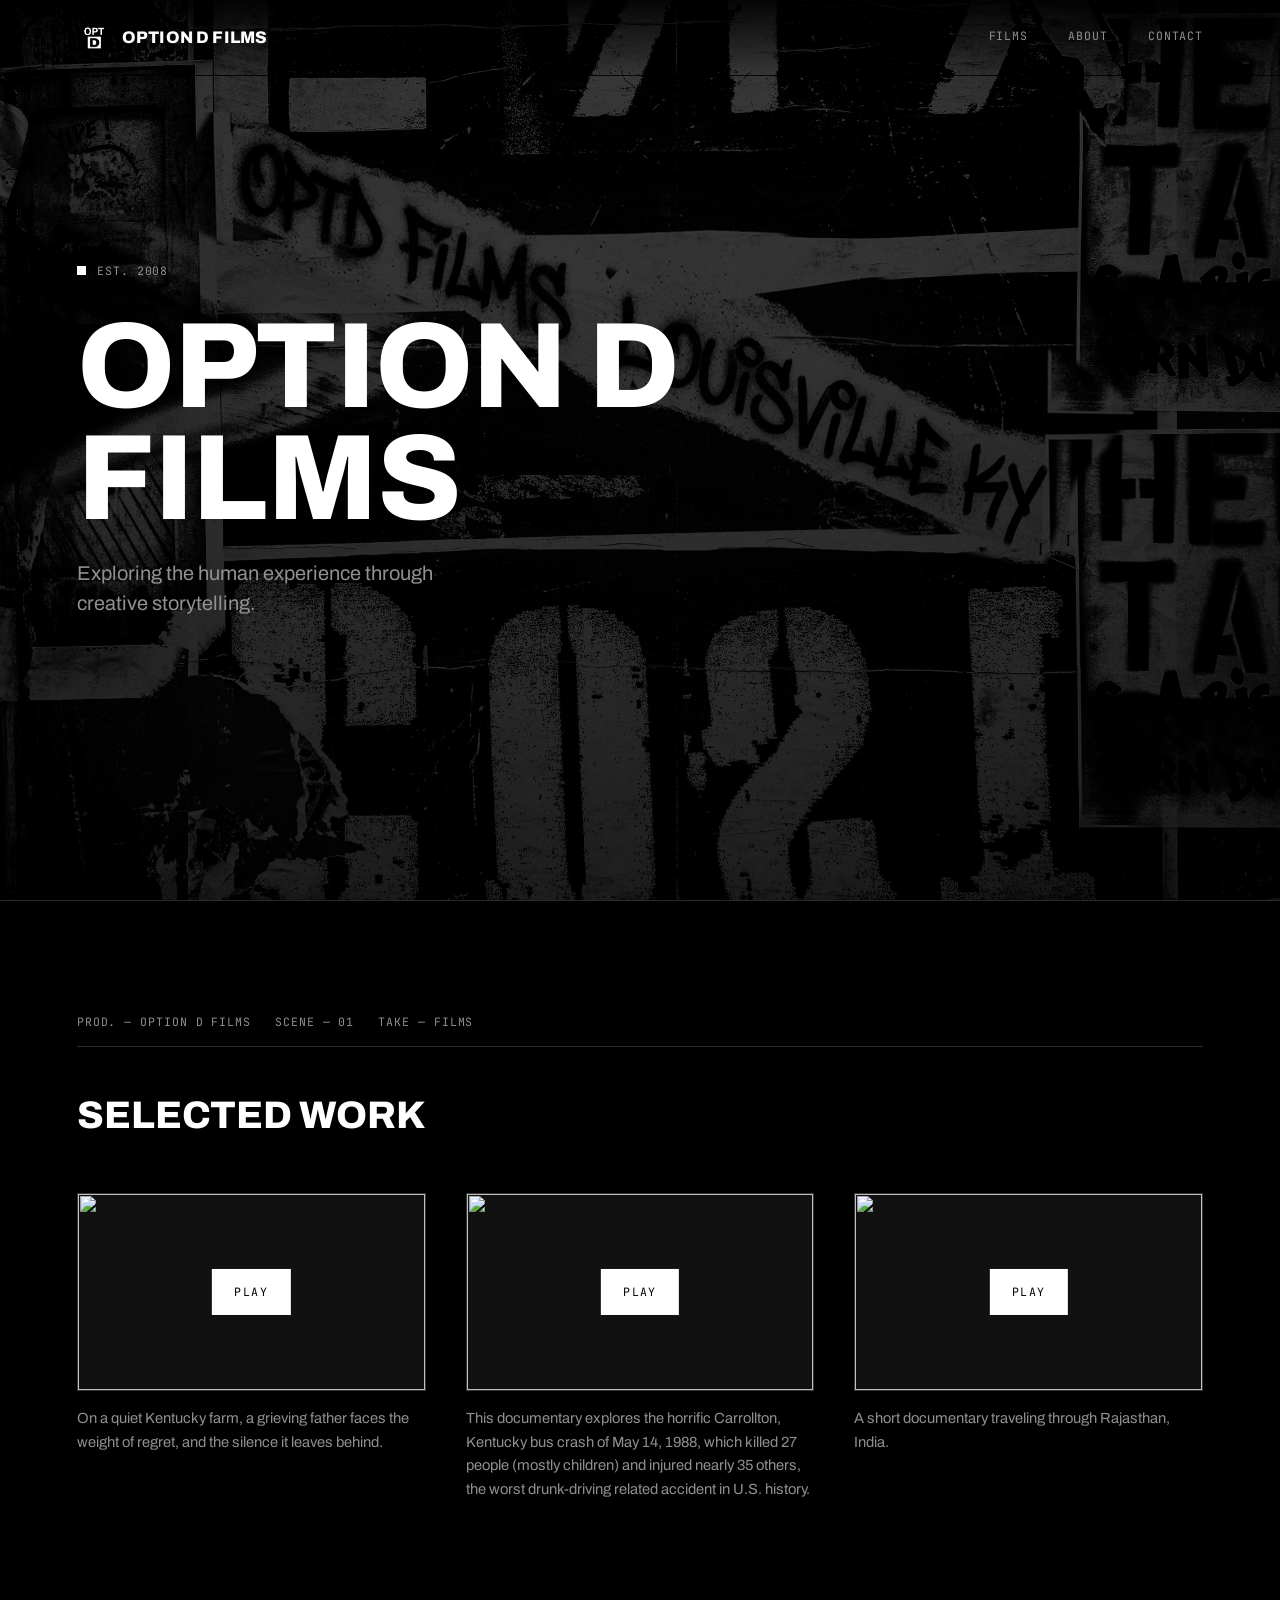
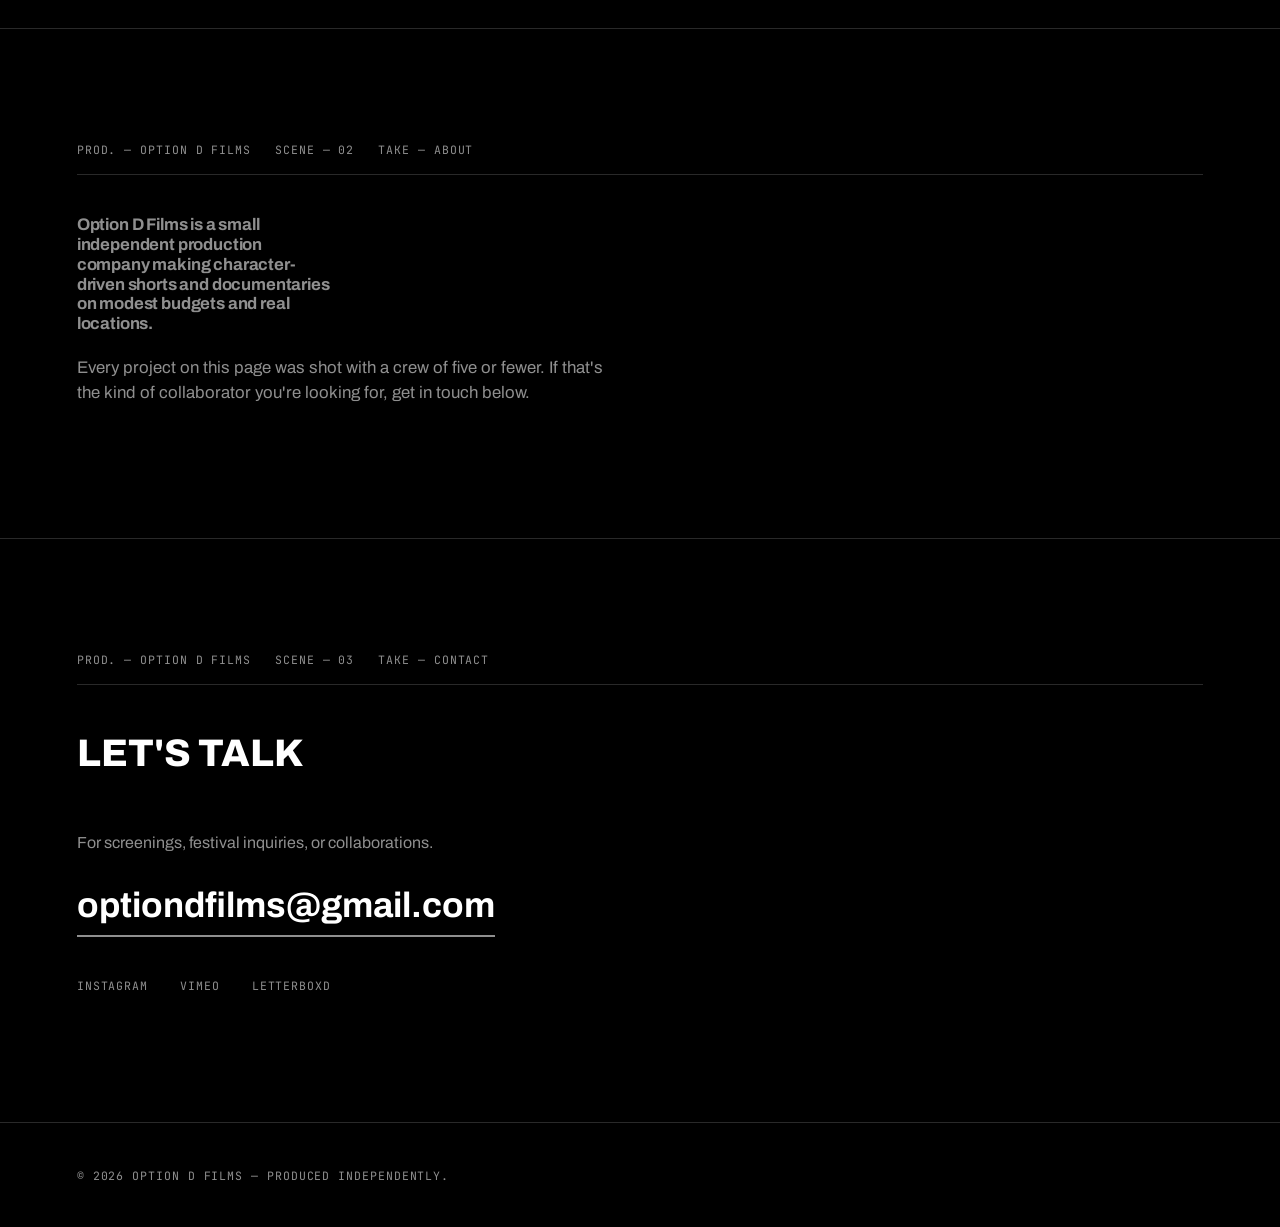
==== commit f1e64bfe: "Add files via upload" ====
--- a/preview.html
+++ b/preview.html
@@ -371,54 +371,21 @@
 /* =========================================================
    HERO — video background + layered wordmark
    ========================================================= */
-.hero__video-bg {
-  position: absolute;
-  inset: 0;
-  overflow: hidden;
-  z-index: 0;
-  background: #000;
-}
-.hero__video-bg iframe {
-  position: absolute;
-  top: 50%;
-  left: 50%;
-  width: 177.78vh;   /* 16:9 scaled by viewport height */
-  height: 56.25vw;   /* 16:9 scaled by viewport width */
-  min-width: 100%;
-  min-height: 100%;
-  transform: translate(-50%, -50%);
-  pointer-events: none;
-  border: 0;
-}
-@media (max-width: 640px) {
-  .hero__video-bg { display: none; }
-}
-
 .hero__overlay {
   position: absolute;
   inset: 0;
   z-index: 1;
-  background: linear-gradient(180deg, rgba(0,0,0,0.55) 0%, rgba(0,0,0,0.72) 55%, #000 100%);
-}
-
-.hero__wordmark {
-  position: absolute;
-  z-index: 1;
-  right: -2vw;
-  bottom: -4vw;
-  font-family: var(--display);
-  font-weight: 900;
-  text-transform: uppercase;
-  font-size: clamp(6rem, 22vw, 18rem);
-  line-height: 0.85;
-  color: transparent;
-  -webkit-text-stroke: 1px rgba(255,255,255,0.14);
-  white-space: nowrap;
-  pointer-events: none;
-  user-select: none;
-}
-@media (max-width: 640px) {
-  .hero__wordmark { display: none; }
+  background: linear-gradient(180deg, rgba(0,0,0,0.15) 0%, rgba(0,0,0,0.35) 60%, rgba(0,0,0,0.55) 100%);
+}
+
+.hero__bg-image {
+  position: absolute;
+  inset: 0;
+  z-index: 0;
+  background-image: url("[data-uri]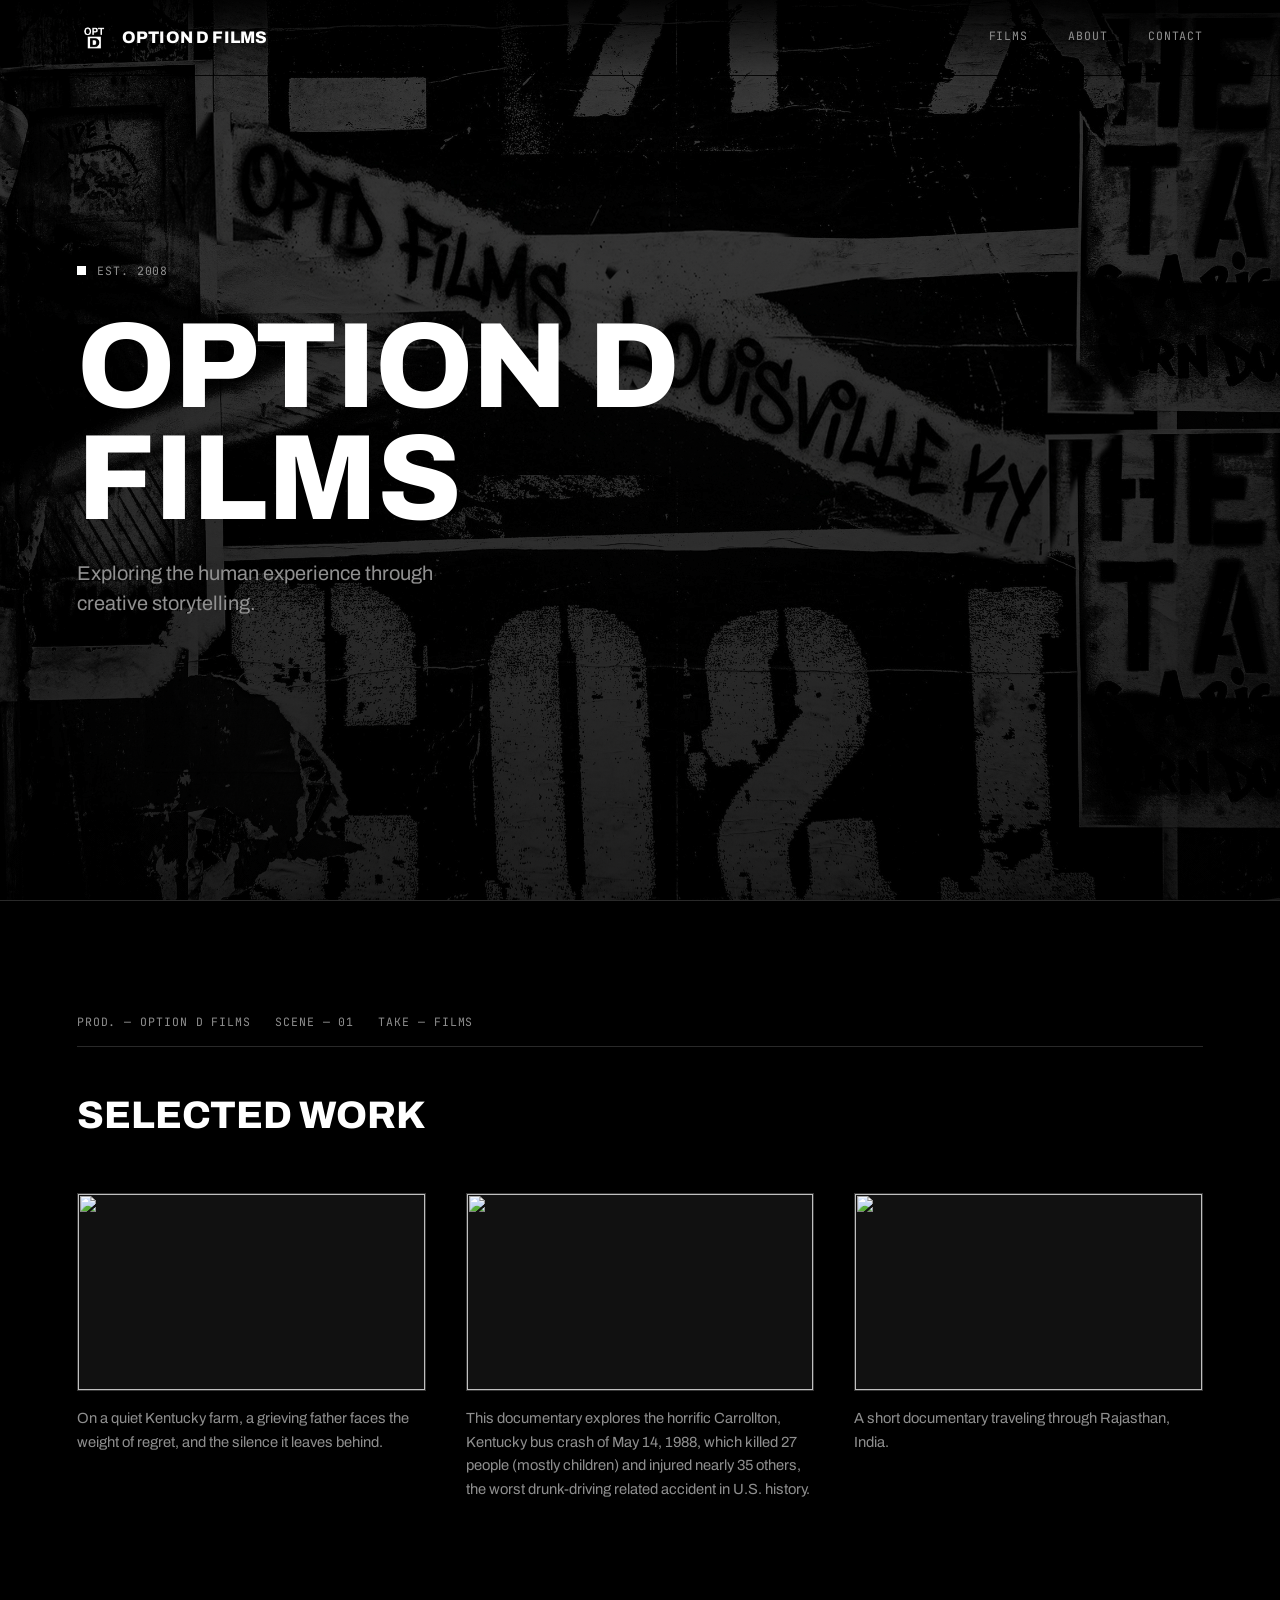
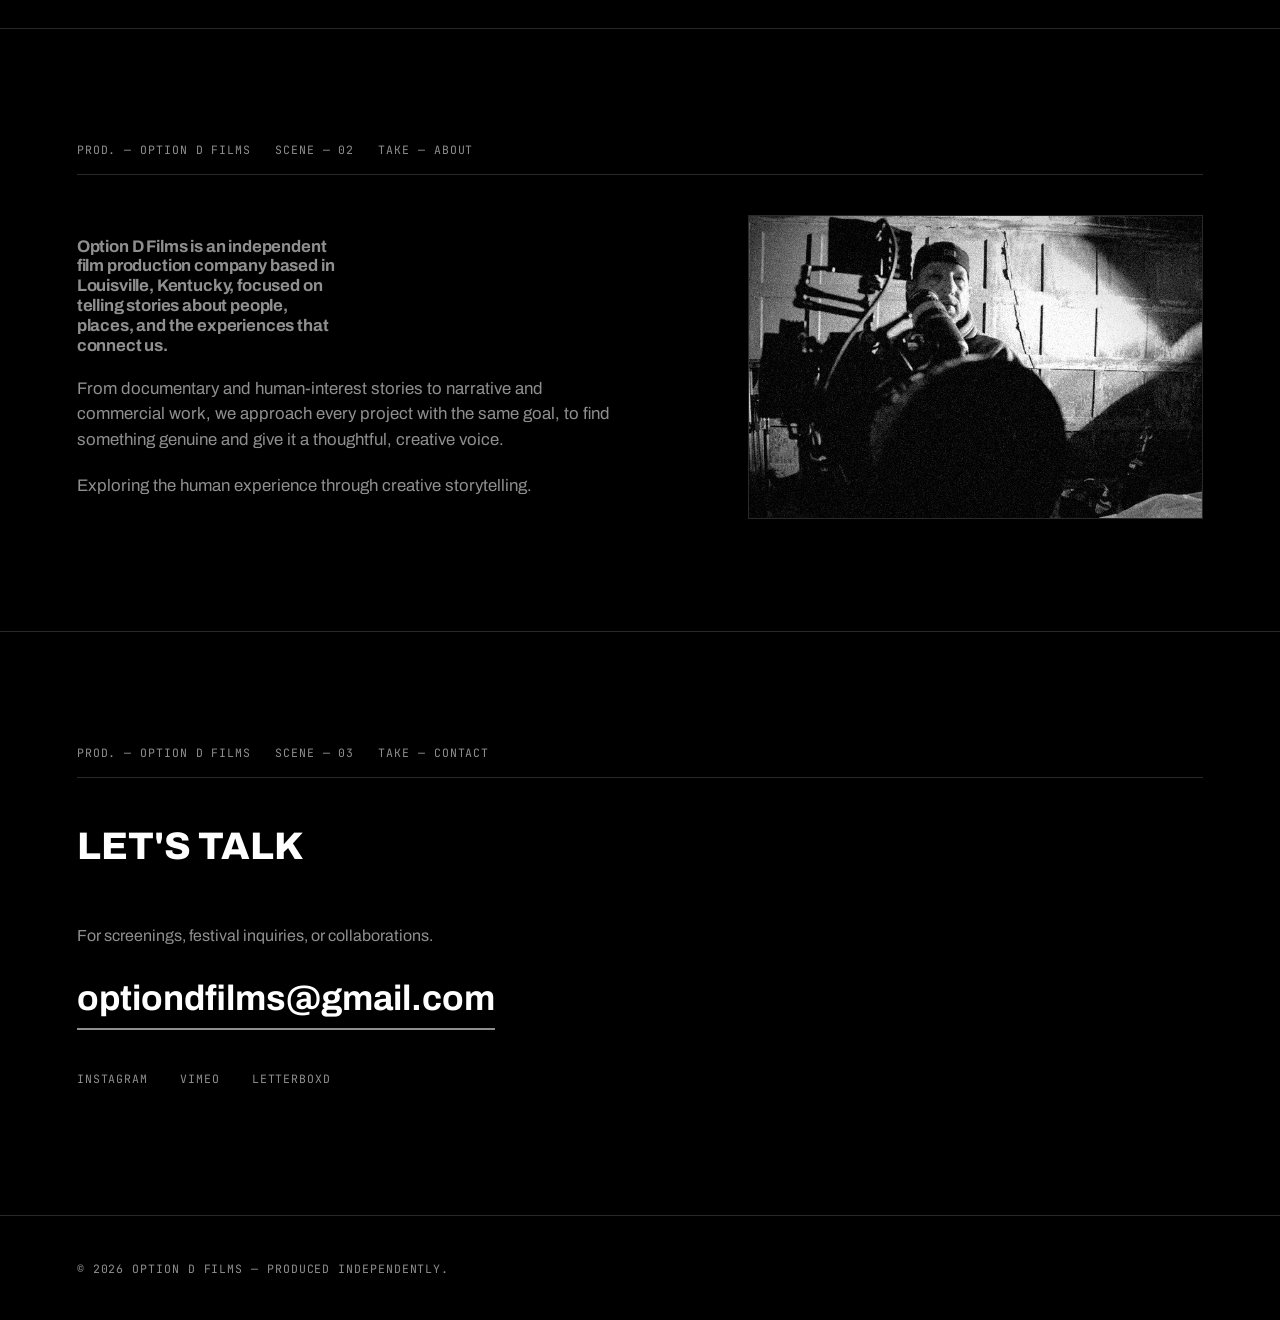
==== commit 1879c918: "Add files via upload" ====
--- a/preview.html
+++ b/preview.html
@@ -293,6 +293,19 @@
 /* =========================================================
    ABOUT
    ========================================================= */
+.about__grid {
+  display: grid;
+  grid-template-columns: 1.15fr 0.85fr;
+  gap: 3.5rem;
+  align-items: center;
+}
+@media (max-width: 860px) {
+  .about__grid {
+    grid-template-columns: 1fr;
+    gap: 2.5rem;
+  }
+}
+
 .about {
   max-width: 62ch;
 }
@@ -406,11 +419,24 @@
   max-width: 26ch;
   margin: 0 0 1.8rem;
 }
+.about__photo {
+  border: 1px solid var(--line);
+  overflow: hidden;
+}
+.about__photo img {
+  display: block;
+  width: 100%;
+  height: auto;
+}
+
 .section__sub {
   font-size: 1.05rem;
   color: var(--text-dim);
   max-width: 55ch;
-  margin: 0;
+  margin: 0 0 1rem;
+}
+.section__sub:last-child {
+  margin-bottom: 0;
 }
 
 /* =========================================================
@@ -435,25 +461,6 @@
   border: 0;
 }
 .reel__media iframe.reel__preview-frame { pointer-events: none; }
-
-.reel__play {
-  position: absolute;
-  top: 50%; left: 50%;
-  transform: translate(-50%, -50%) scale(1);
-  z-index: 2;
-  font-family: var(--mono);
-  font-size: 0.72rem;
-  letter-spacing: 0.12em;
-  text-transform: uppercase;
-  color: var(--bg);
-  background: var(--text);
-  padding: 0.9rem 1.4rem;
-  transition: opacity 0.2s ease, transform 0.2s ease;
-}
-.reel__media.is-previewing .reel__play {
-  opacity: 0;
-  transform: translate(-50%, -50%) scale(0.9);
-}
 
 .reel__overlay-meta {
   position: absolute;
@@ -603,7 +610,6 @@
              data-video-id="30G0R2kKBbc"
              data-title="A Lasting Sorrow | Short Film">
           <img class="reel__poster" src="https://img.youtube.com/vi/30G0R2kKBbc/hqdefault.jpg" alt="" loading="lazy">
-          <span class="reel__play" aria-hidden="true">Play</span>
           <div class="reel__overlay-meta">
             <span class="reel__frame mono">REEL 01</span>
             <h3>A Lasting Sorrow | Short Film</h3>
@@ -620,7 +626,6 @@
              data-video-id="MUm4teDXhC4"
              data-title="IMPACT: After the Crash Trailer">
           <img class="reel__poster" src="https://img.youtube.com/vi/MUm4teDXhC4/hqdefault.jpg" alt="" loading="lazy">
-          <span class="reel__play" aria-hidden="true">Play</span>
           <div class="reel__overlay-meta">
             <span class="reel__frame mono">REEL 02</span>
             <h3>IMPACT: After the Crash Trailer</h3>
@@ -637,7 +642,6 @@
              data-video-id="ZRB6b19vw8o"
              data-title="Rajasthan, India Documentary | Trailer">
           <img class="reel__poster" src="https://img.youtube.com/vi/ZRB6b19vw8o/hqdefault.jpg" alt="" loading="lazy">
-          <span class="reel__play" aria-hidden="true">Play</span>
           <div class="reel__overlay-meta">
             <span class="reel__frame mono">REEL 03</span>
             <h3>Rajasthan, India Documentary | Trailer</h3>
@@ -656,15 +660,22 @@
       <span class="mono">SCENE — 02</span>
       <span class="mono">TAKE — ABOUT</span>
     </div>
-    <div class="about">
-      <p class="statement__lead">
-        Option D Films is a small independent production company making character-driven
-        shorts and documentaries on modest budgets and real locations.
-      </p>
-      <p class="section__sub">
-        Every project on this page was shot with a crew of five or fewer. If that's the
-        kind of collaborator you're looking for, get in touch below.
-      </p>
+    <div class="about__grid">
+      <div class="about">
+        <p class="statement__lead">
+          Option D Films is an independent film production company based in Louisville, Kentucky, focused on telling stories about people, places, and the experiences that connect us.
+        </p>
+        <p class="section__sub">
+          From documentary and human-interest stories to narrative and commercial work, we approach every project with the same goal, to find something genuine and give it a thoughtful, creative voice.
+        </p>
+        <p class="section__sub">
+          Exploring the human experience through creative storytelling.
+        </p>
+      </div>
+      <!-- REPLACE: swap about-photo.jpg for a different image whenever you have one -->
+      <div class="about__photo">
+        <img src="[data-uri]" alt="Behind the scenes on an Option D Films shoot">
+      </div>
     </div>
   </section>
 
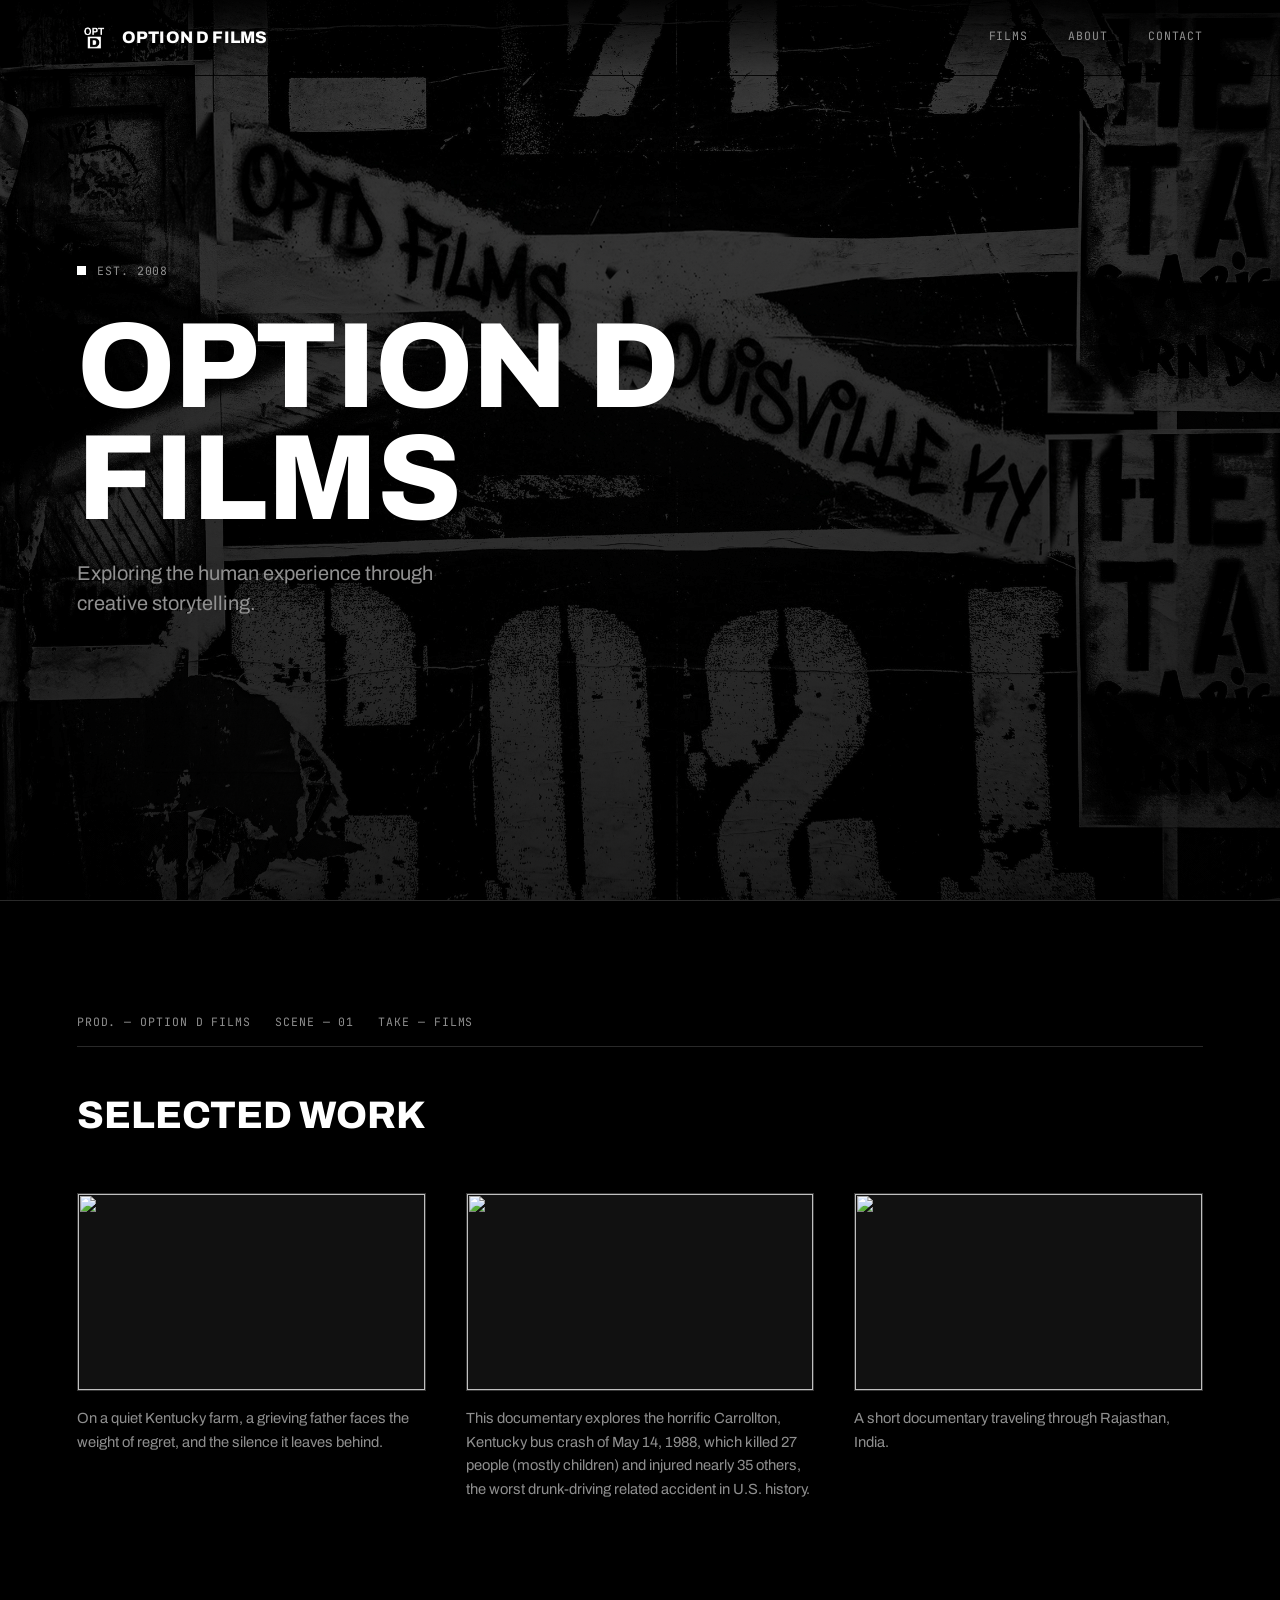
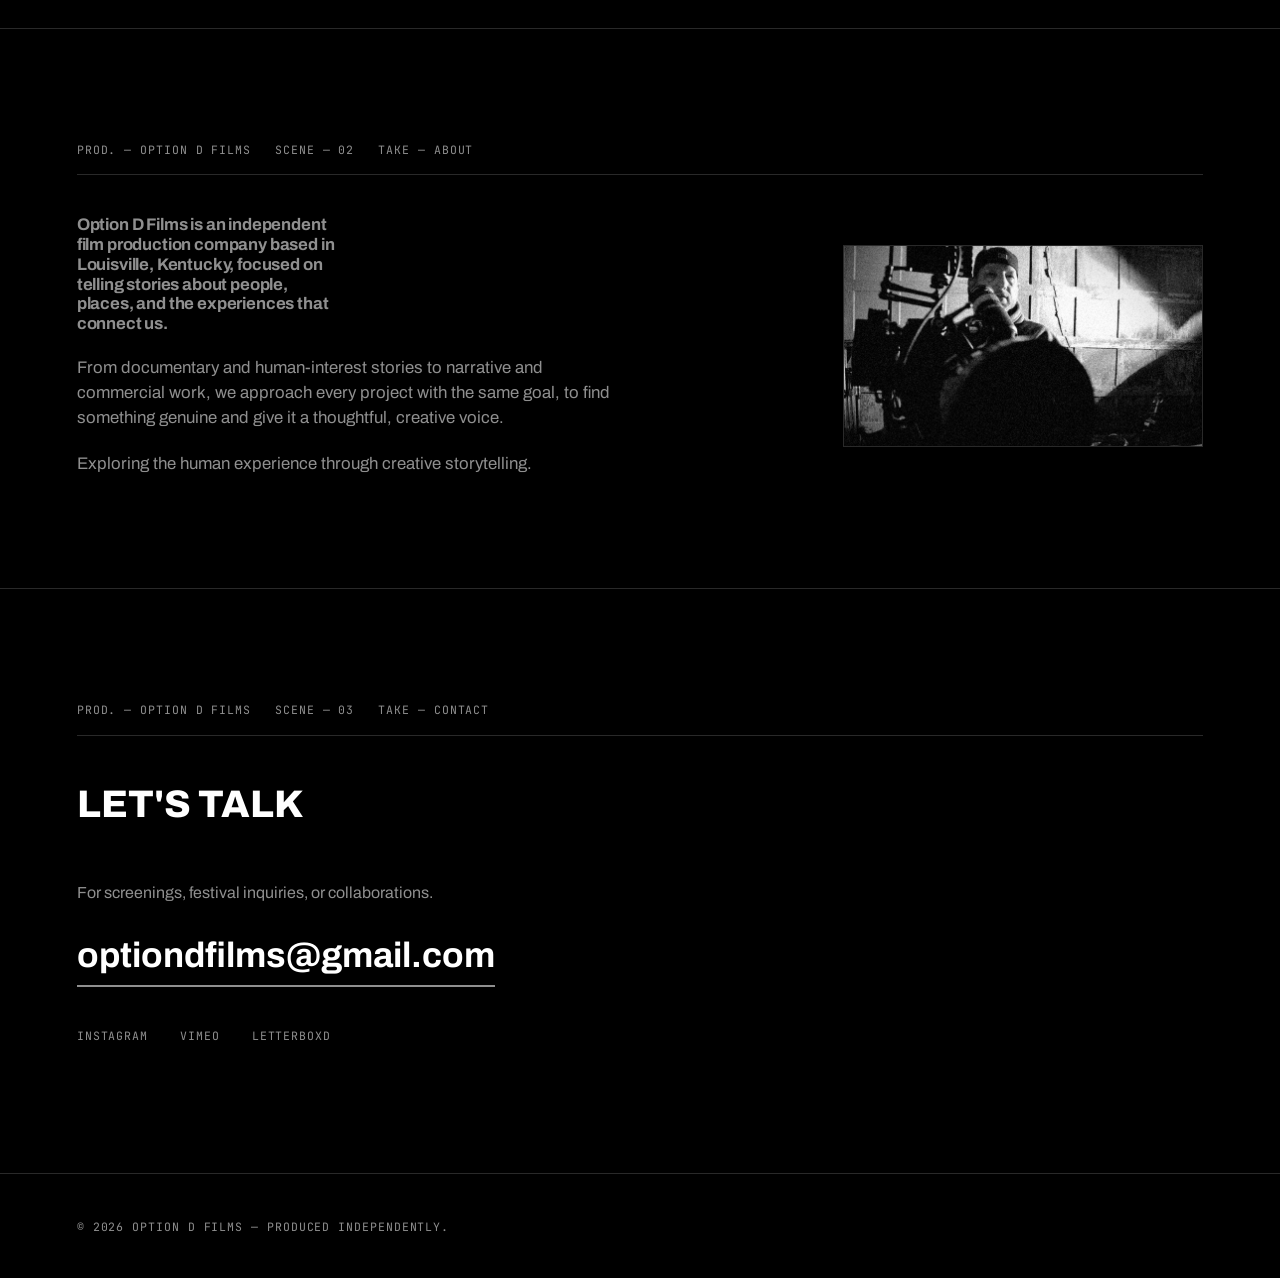
==== commit 8d097062: "Add files via upload" ====
--- a/preview.html
+++ b/preview.html
@@ -295,8 +295,8 @@
    ========================================================= */
 .about__grid {
   display: grid;
-  grid-template-columns: 1.15fr 0.85fr;
-  gap: 3.5rem;
+  grid-template-columns: 1.6fr 1fr;
+  gap: 3rem;
   align-items: center;
 }
 @media (max-width: 860px) {
@@ -422,11 +422,21 @@
 .about__photo {
   border: 1px solid var(--line);
   overflow: hidden;
+  max-width: 360px;
+  aspect-ratio: 16 / 9;
+  margin-left: auto;
 }
 .about__photo img {
   display: block;
   width: 100%;
-  height: auto;
+  height: 100%;
+  object-fit: cover;
+}
+@media (max-width: 860px) {
+  .about__photo {
+    max-width: 420px;
+    margin-left: 0;
+  }
 }
 
 .section__sub {
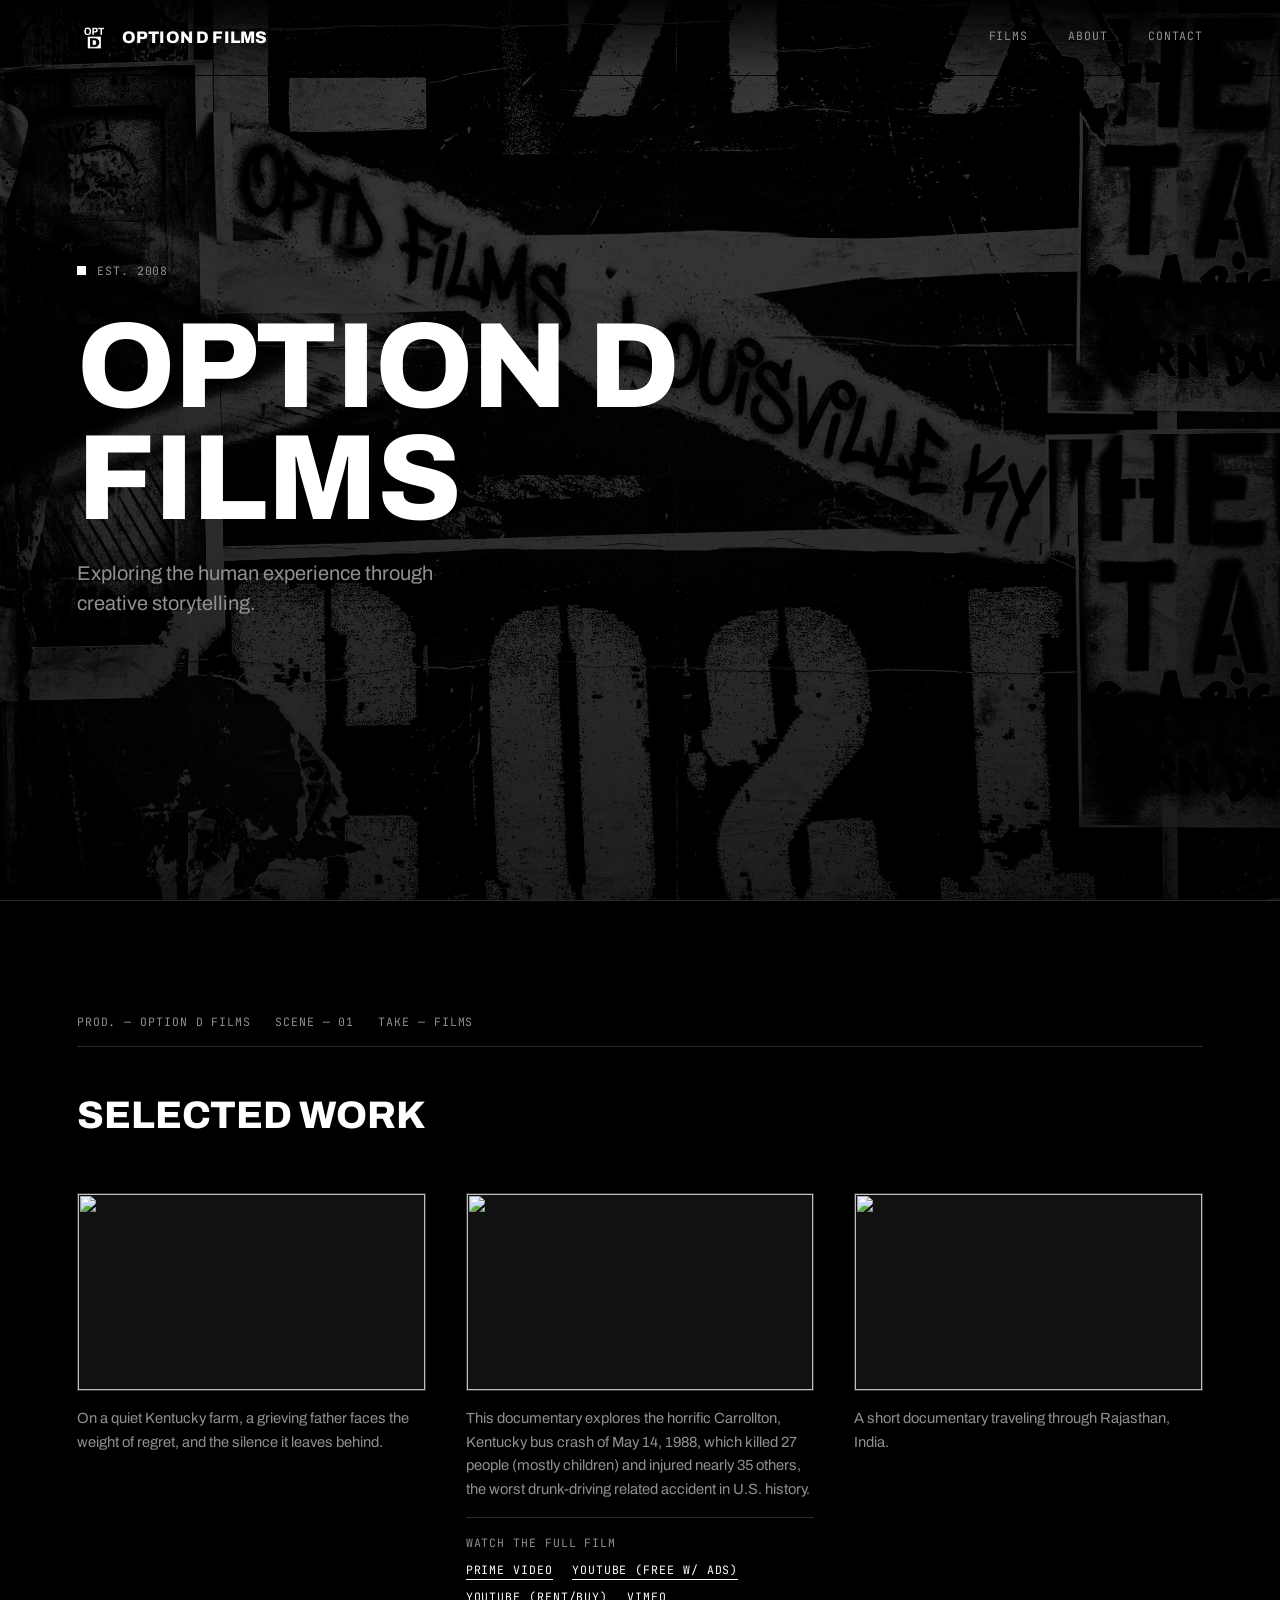
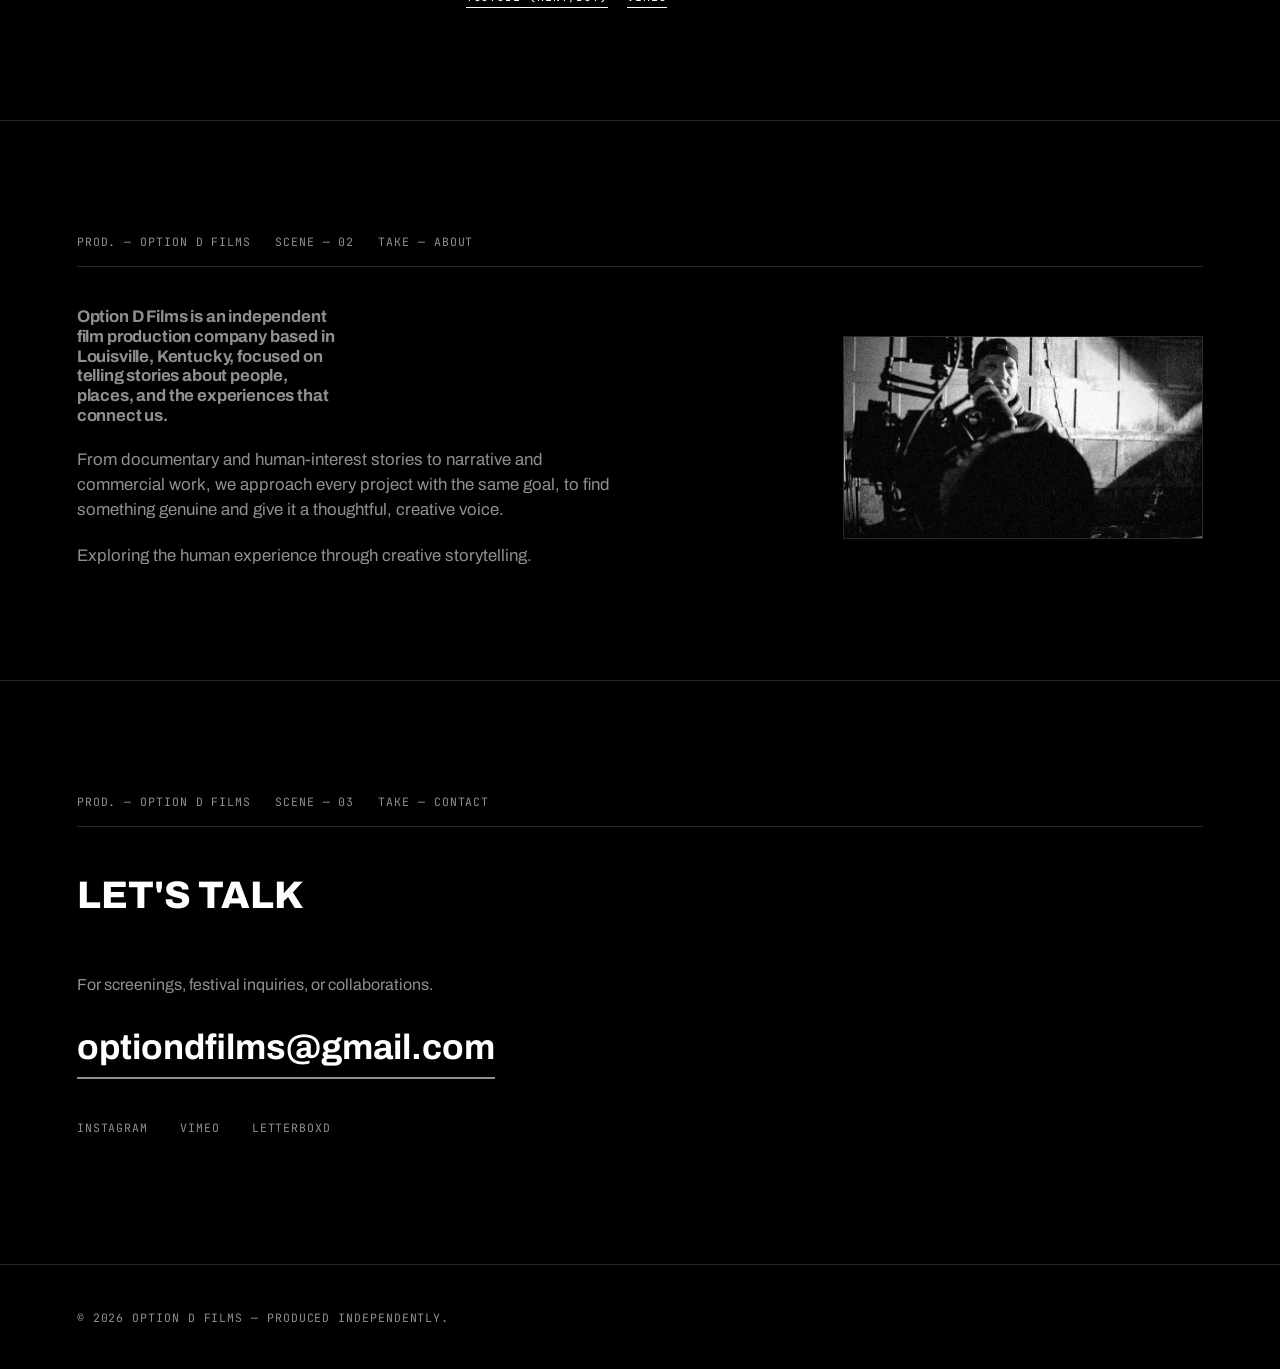
==== commit d6c4be86: "Add files via upload" ====
--- a/preview.html
+++ b/preview.html
@@ -1,6 +1,15 @@
 <!DOCTYPE html>
 <html lang="en">
 <head>
+<!-- Google tag (gtag.js) -->
+<script async src="https://www.googletagmanager.com/gtag/js?id=G-WRMCYD5PFZ"></script>
+<script>
+  window.dataLayer = window.dataLayer || [];
+  function gtag(){dataLayer.push(arguments);}
+  gtag('js', new Date());
+  gtag('config', 'G-WRMCYD5PFZ');
+</script>
+
 <meta charset="UTF-8">
 <meta name="viewport" content="width=device-width, initial-scale=1.0">
 <title>Option D Films — Independent Cinema</title>
@@ -509,6 +518,30 @@
   line-height: 1.6;
 }
 
+.reel__watch {
+  margin-top: 1rem;
+  padding-top: 1rem;
+  border-top: 1px solid var(--line);
+}
+.reel__watch-label {
+  display: block;
+  margin-bottom: 0.6rem;
+}
+.reel__watch-links {
+  display: flex;
+  flex-wrap: wrap;
+  gap: 0.5rem 1.2rem;
+}
+.reel__watch-links a {
+  color: var(--text);
+  border-bottom: 1px solid var(--line-strong);
+  padding-bottom: 1px;
+  transition: opacity 0.2s ease;
+}
+.reel__watch-links a:hover {
+  opacity: 0.65;
+}
+
 /* =========================================================
    LIGHTBOX
    ========================================================= */
@@ -642,6 +675,15 @@
           </div>
         </div>
         <p class="reel__logline">This documentary explores the horrific Carrollton, Kentucky bus crash of May 14, 1988, which killed 27 people (mostly children) and injured nearly 35 others, the worst drunk-driving related accident in U.S. history.</p>
+        <div class="reel__watch">
+          <span class="reel__watch-label mono">Watch the full film</span>
+          <div class="reel__watch-links mono">
+            <a href="https://www.primevideo.com/detail/0U45GKL6LBULCBDDEEOTABF384" target="_blank" rel="noopener">Prime Video</a>
+            <a href="https://www.youtube.com/watch?v=8gyhh_UEdG4" target="_blank" rel="noopener">YouTube (Free w/ Ads)</a>
+            <a href="https://www.youtube.com/watch?v=NO5cB0bBl80" target="_blank" rel="noopener">YouTube (Rent/Buy)</a>
+            <a href="https://vimeo.com/ondemand/impact/67205454" target="_blank" rel="noopener">Vimeo</a>
+          </div>
+        </div>
       </article>
 
       <article class="reel">
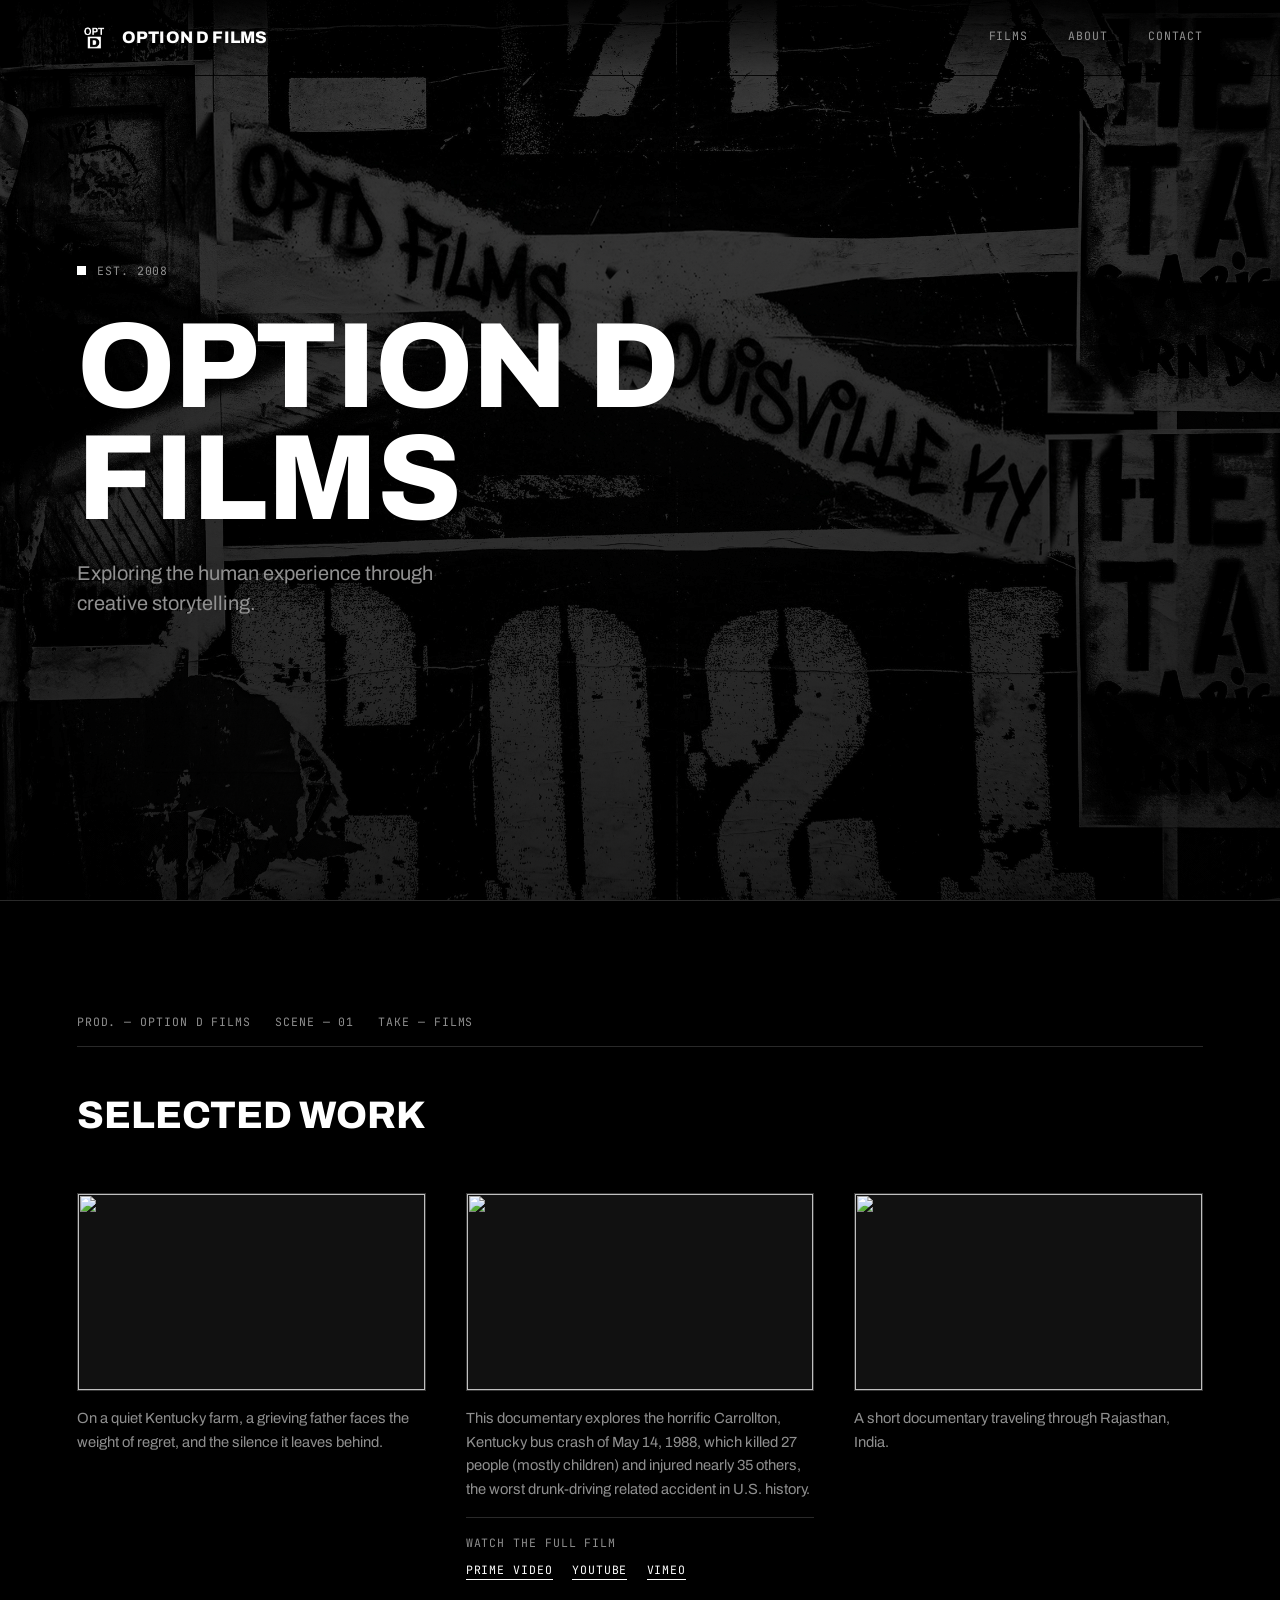
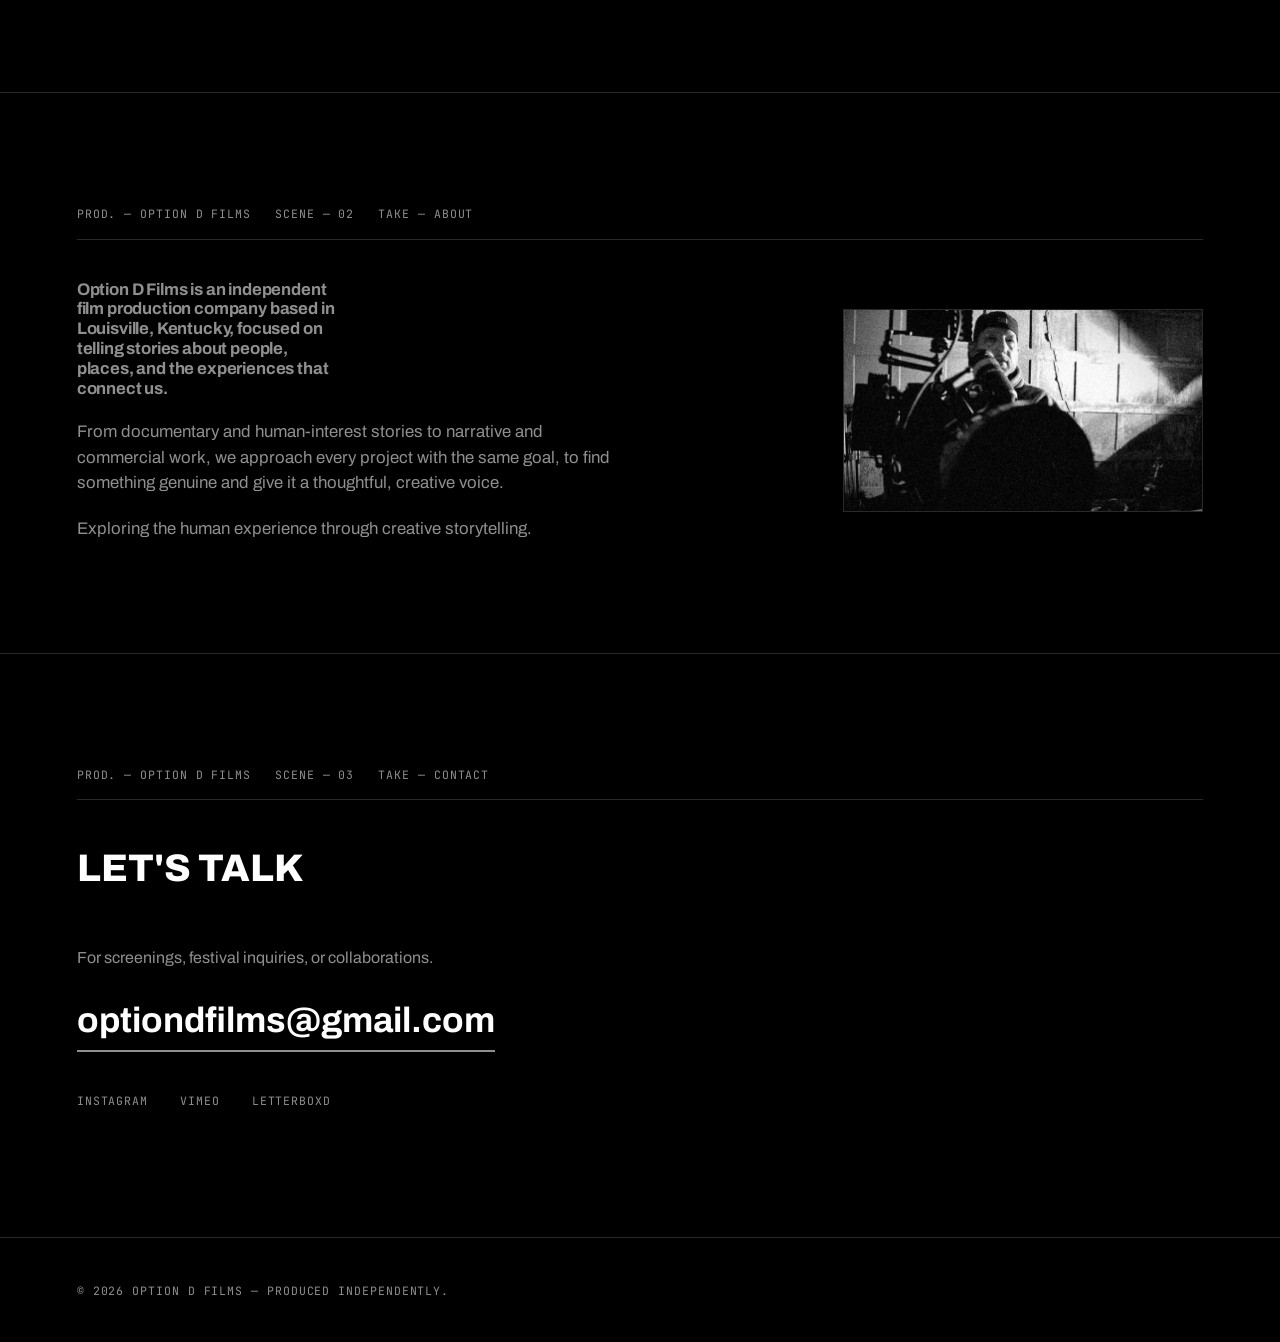
==== commit e384cca5: "Add files via upload" ====
--- a/preview.html
+++ b/preview.html
@@ -679,8 +679,7 @@
           <span class="reel__watch-label mono">Watch the full film</span>
           <div class="reel__watch-links mono">
             <a href="https://www.primevideo.com/detail/0U45GKL6LBULCBDDEEOTABF384" target="_blank" rel="noopener">Prime Video</a>
-            <a href="https://www.youtube.com/watch?v=8gyhh_UEdG4" target="_blank" rel="noopener">YouTube (Free w/ Ads)</a>
-            <a href="https://www.youtube.com/watch?v=NO5cB0bBl80" target="_blank" rel="noopener">YouTube (Rent/Buy)</a>
+            <a href="https://www.youtube.com/watch?v=8gyhh_UEdG4" target="_blank" rel="noopener">YouTube</a>
             <a href="https://vimeo.com/ondemand/impact/67205454" target="_blank" rel="noopener">Vimeo</a>
           </div>
         </div>
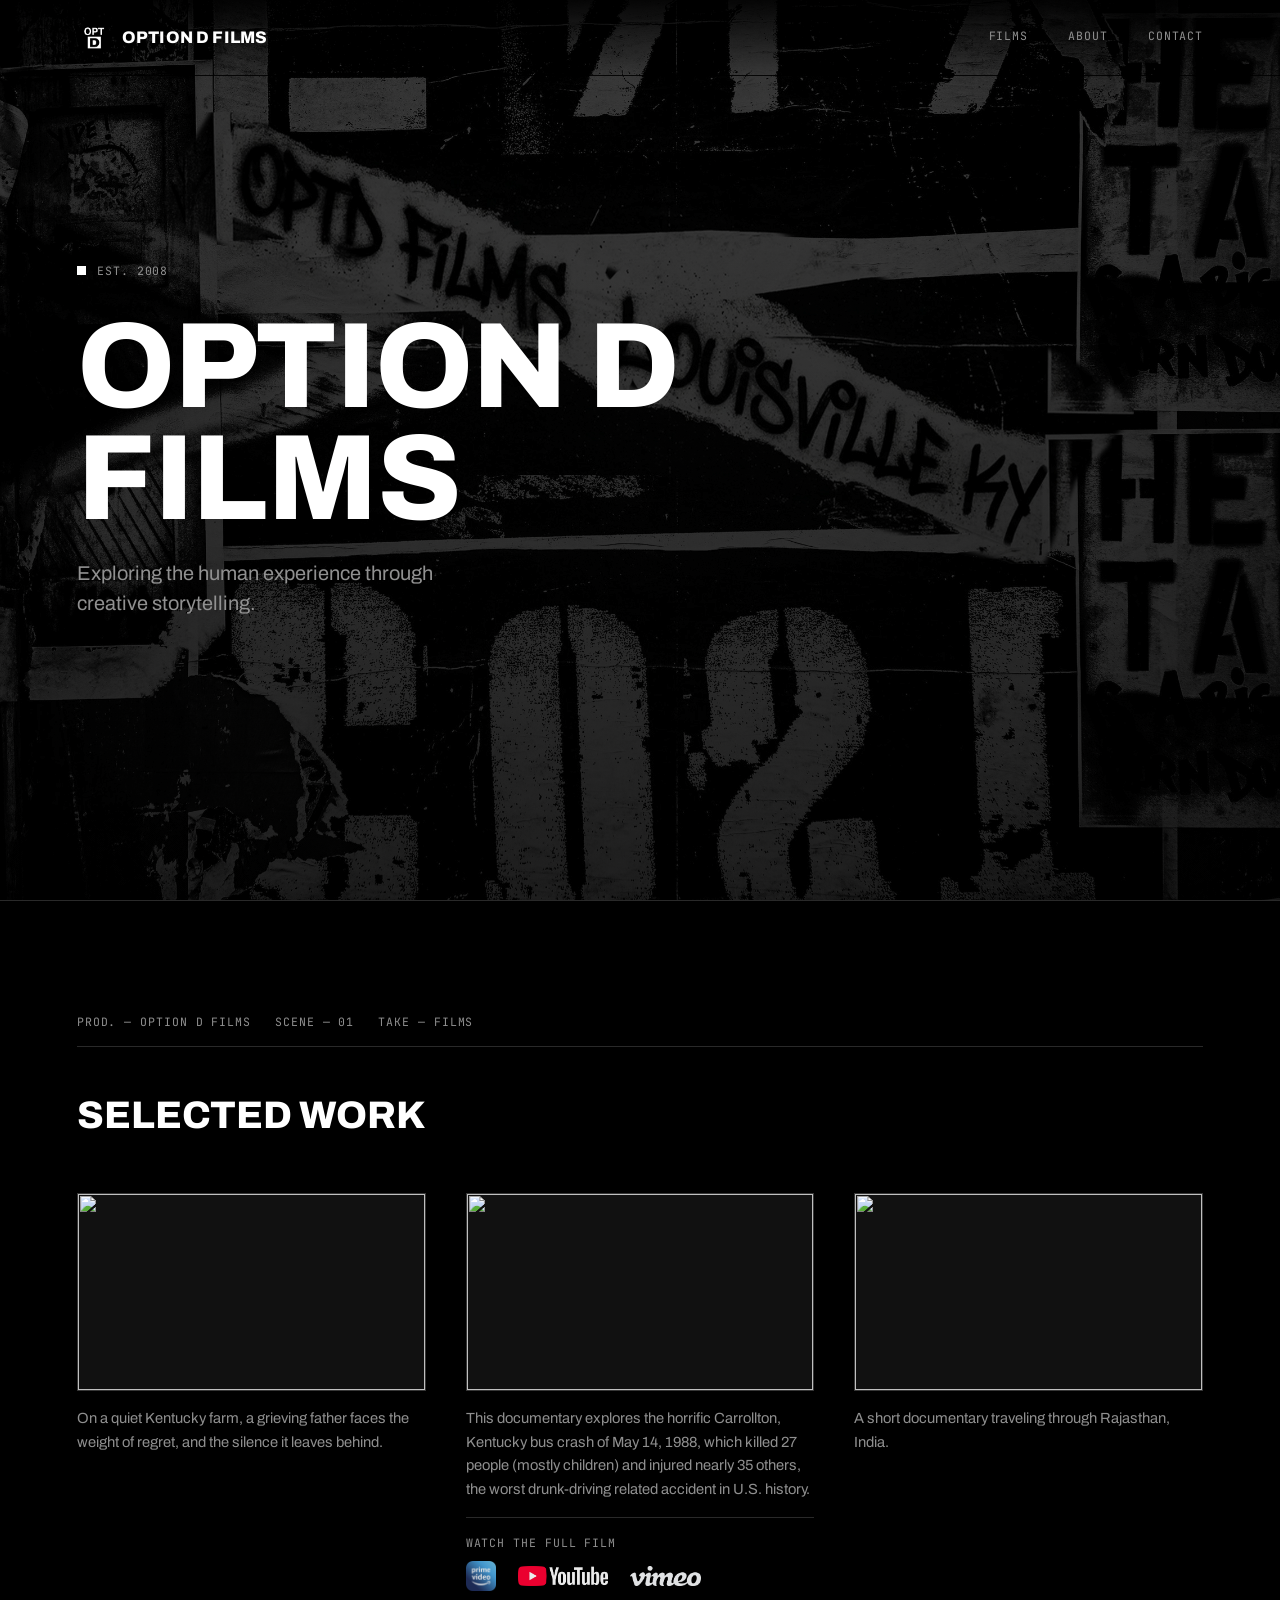
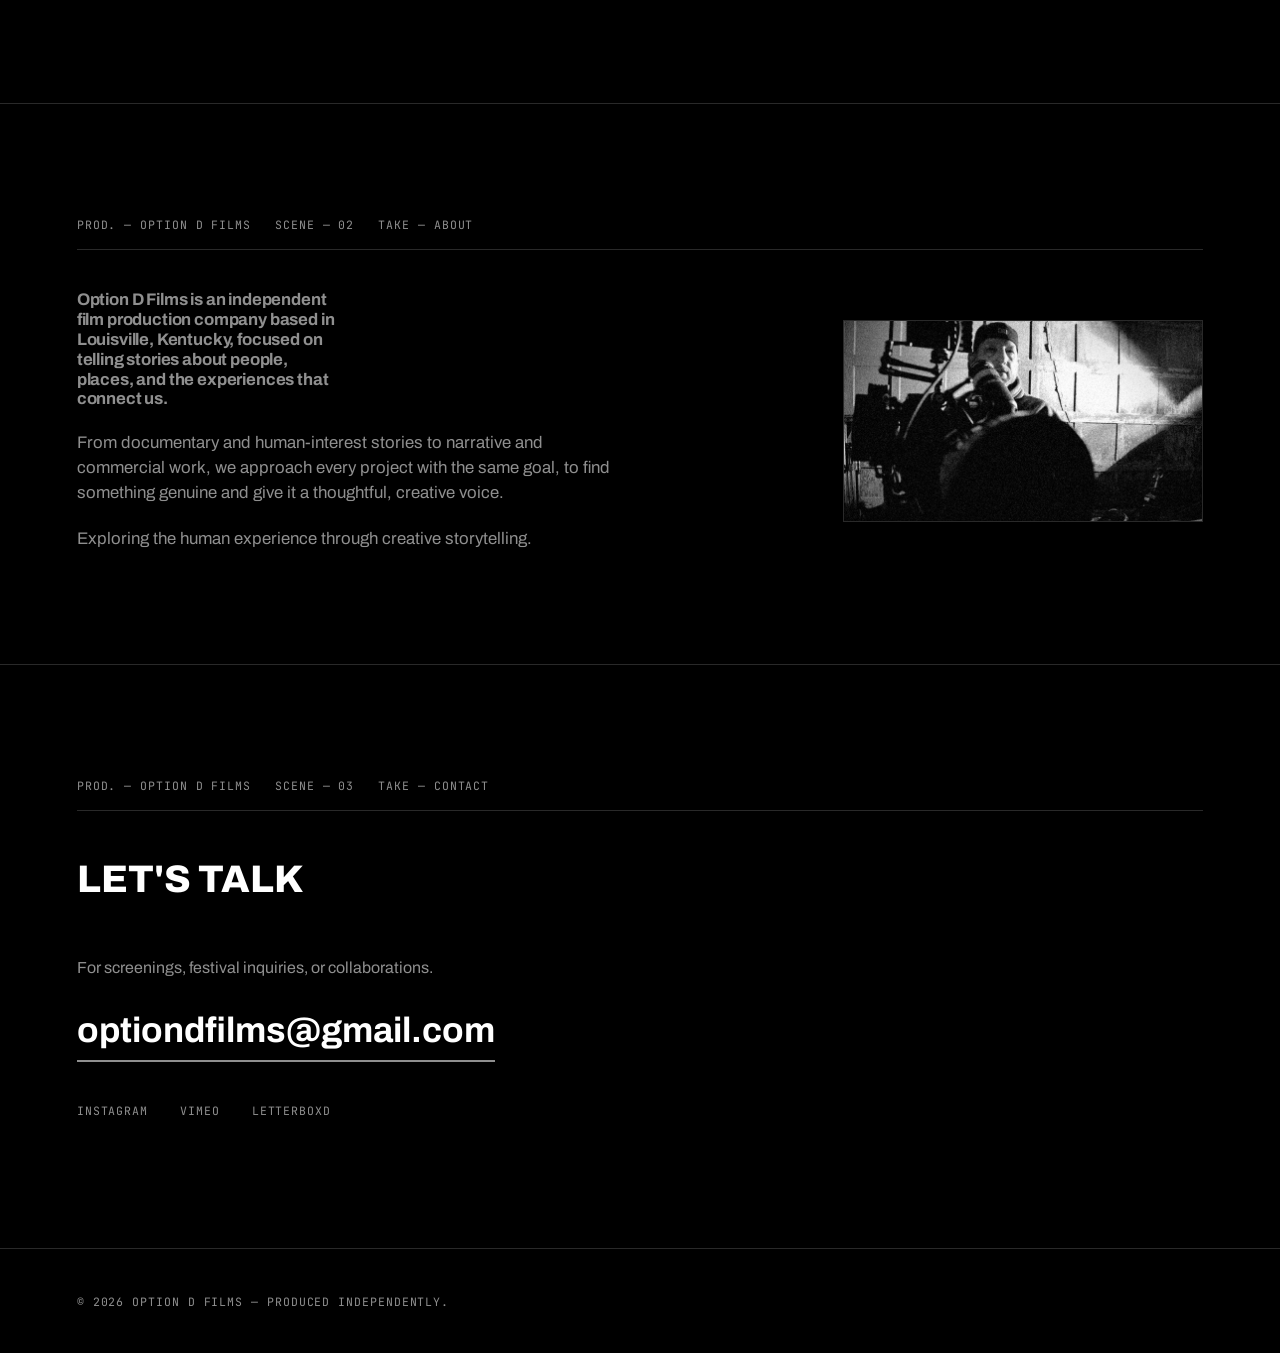
==== commit a87d4c33: "Add files via upload" ====
--- a/preview.html
+++ b/preview.html
@@ -529,17 +529,26 @@
 }
 .reel__watch-links {
   display: flex;
+  align-items: center;
   flex-wrap: wrap;
-  gap: 0.5rem 1.2rem;
+  gap: 1.4rem;
 }
 .reel__watch-links a {
-  color: var(--text);
-  border-bottom: 1px solid var(--line-strong);
-  padding-bottom: 1px;
+  display: block;
+  line-height: 0;
+}
+.watch-logo {
+  display: block;
+  height: 20px;
+  width: auto;
+  opacity: 0.92;
   transition: opacity 0.2s ease;
 }
-.reel__watch-links a:hover {
-  opacity: 0.65;
+.reel__watch-links a:hover .watch-logo {
+  opacity: 0.6;
+}
+.watch-logo--prime {
+  height: 30px; /* square icon reads smaller than the wordmarks at equal height */
 }
 
 /* =========================================================
@@ -677,10 +686,10 @@
         <p class="reel__logline">This documentary explores the horrific Carrollton, Kentucky bus crash of May 14, 1988, which killed 27 people (mostly children) and injured nearly 35 others, the worst drunk-driving related accident in U.S. history.</p>
         <div class="reel__watch">
           <span class="reel__watch-label mono">Watch the full film</span>
-          <div class="reel__watch-links mono">
-            <a href="https://www.primevideo.com/detail/0U45GKL6LBULCBDDEEOTABF384" target="_blank" rel="noopener">Prime Video</a>
-            <a href="https://www.youtube.com/watch?v=8gyhh_UEdG4" target="_blank" rel="noopener">YouTube</a>
-            <a href="https://vimeo.com/ondemand/impact/67205454" target="_blank" rel="noopener">Vimeo</a>
+          <div class="reel__watch-links">
+            <a href="https://www.primevideo.com/detail/0U45GKL6LBULCBDDEEOTABF384" target="_blank" rel="noopener"><img src="[data-uri]" alt="Watch on Prime Video" class="watch-logo watch-logo--prime"></a>
+            <a href="https://www.youtube.com/watch?v=8gyhh_UEdG4" target="_blank" rel="noopener"><img src="[data-uri]" alt="Watch on YouTube" class="watch-logo watch-logo--youtube"></a>
+            <a href="https://vimeo.com/ondemand/impact/67205454" target="_blank" rel="noopener"><img src="[data-uri]" alt="Watch on Vimeo" class="watch-logo watch-logo--vimeo"></a>
           </div>
         </div>
       </article>
